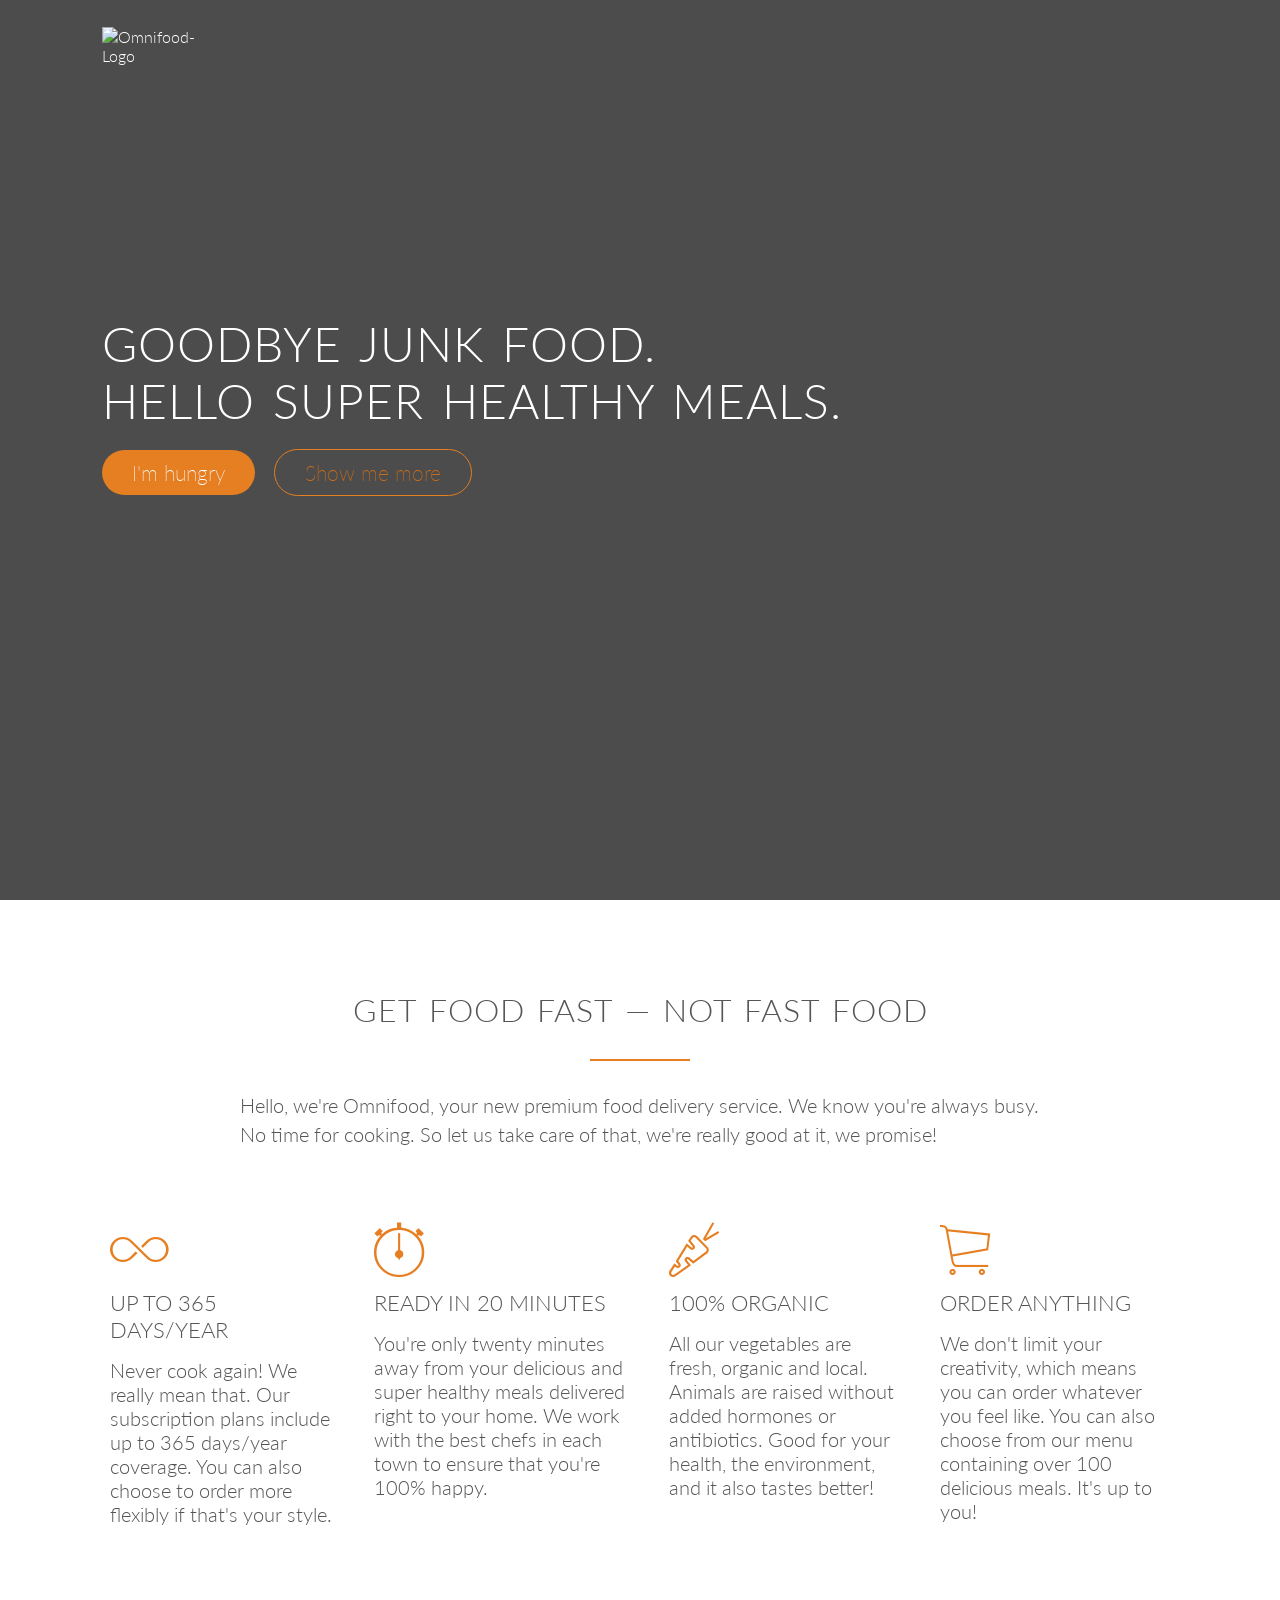
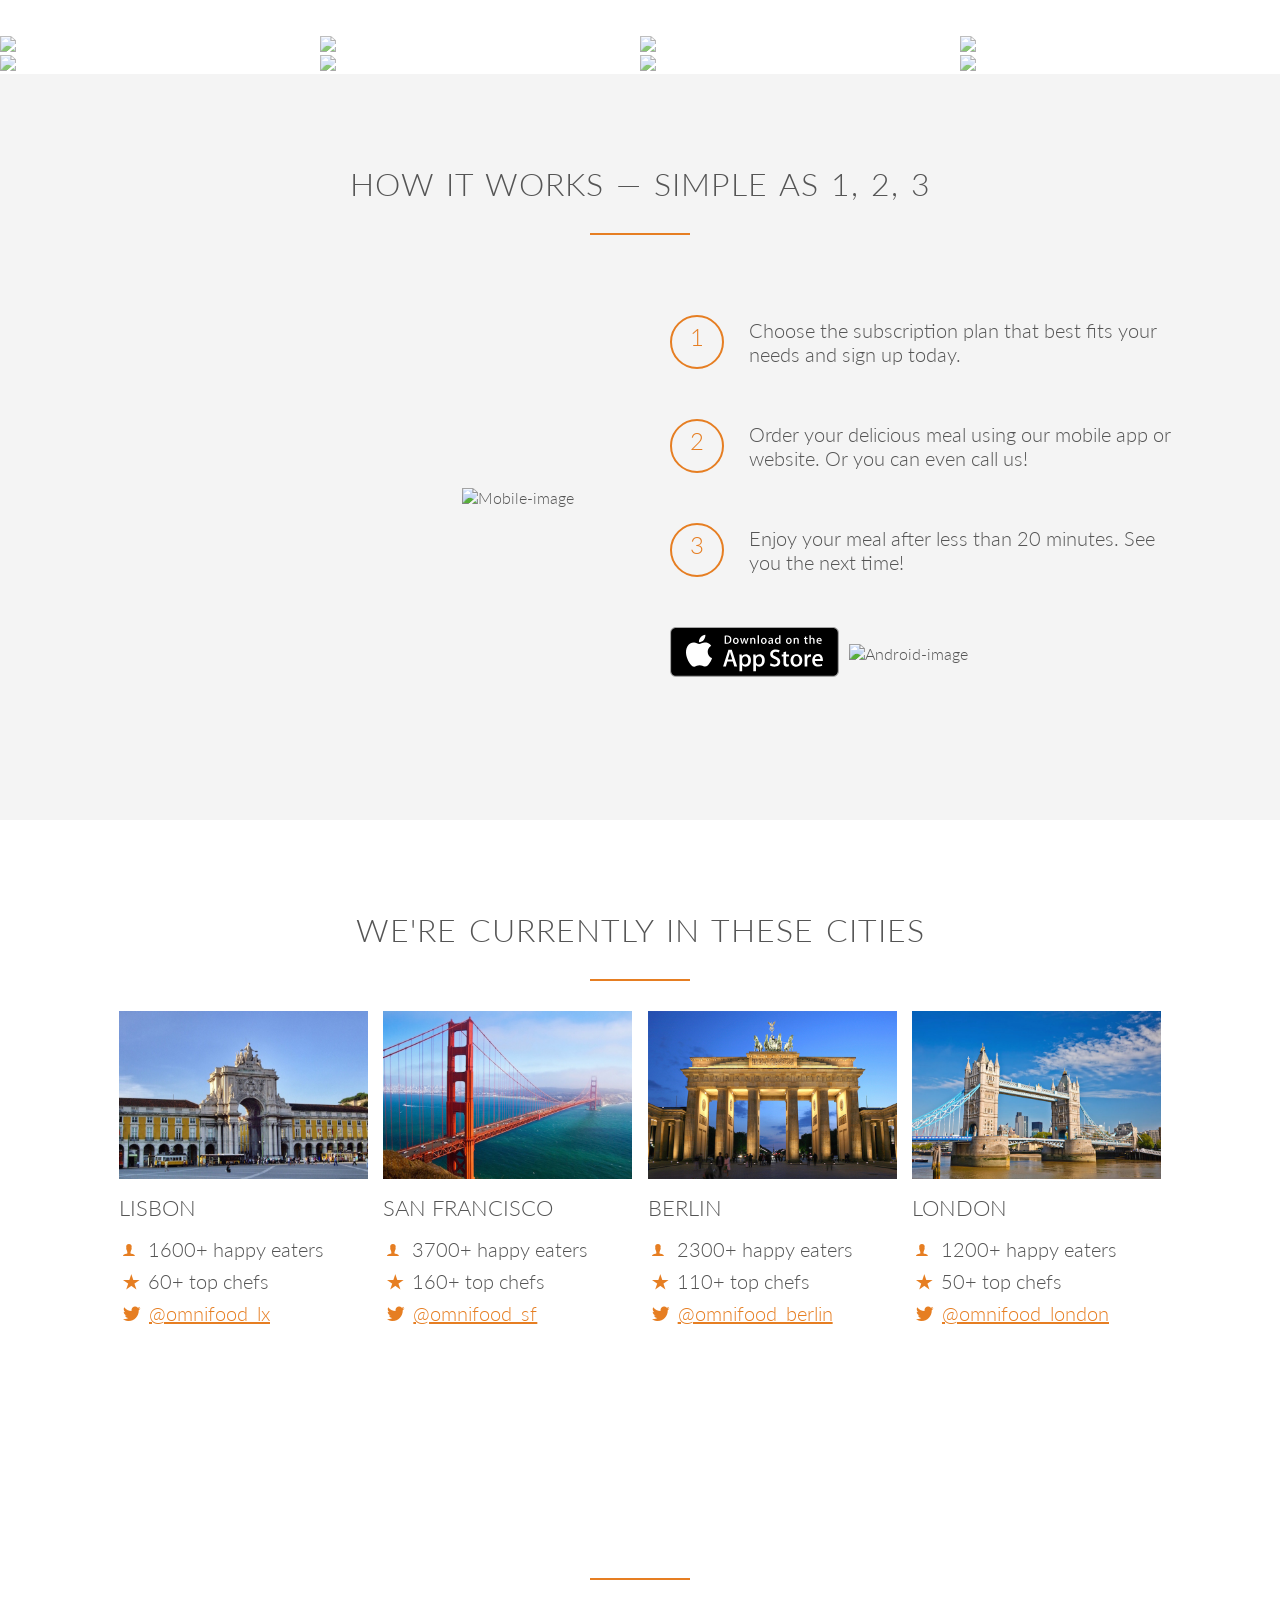
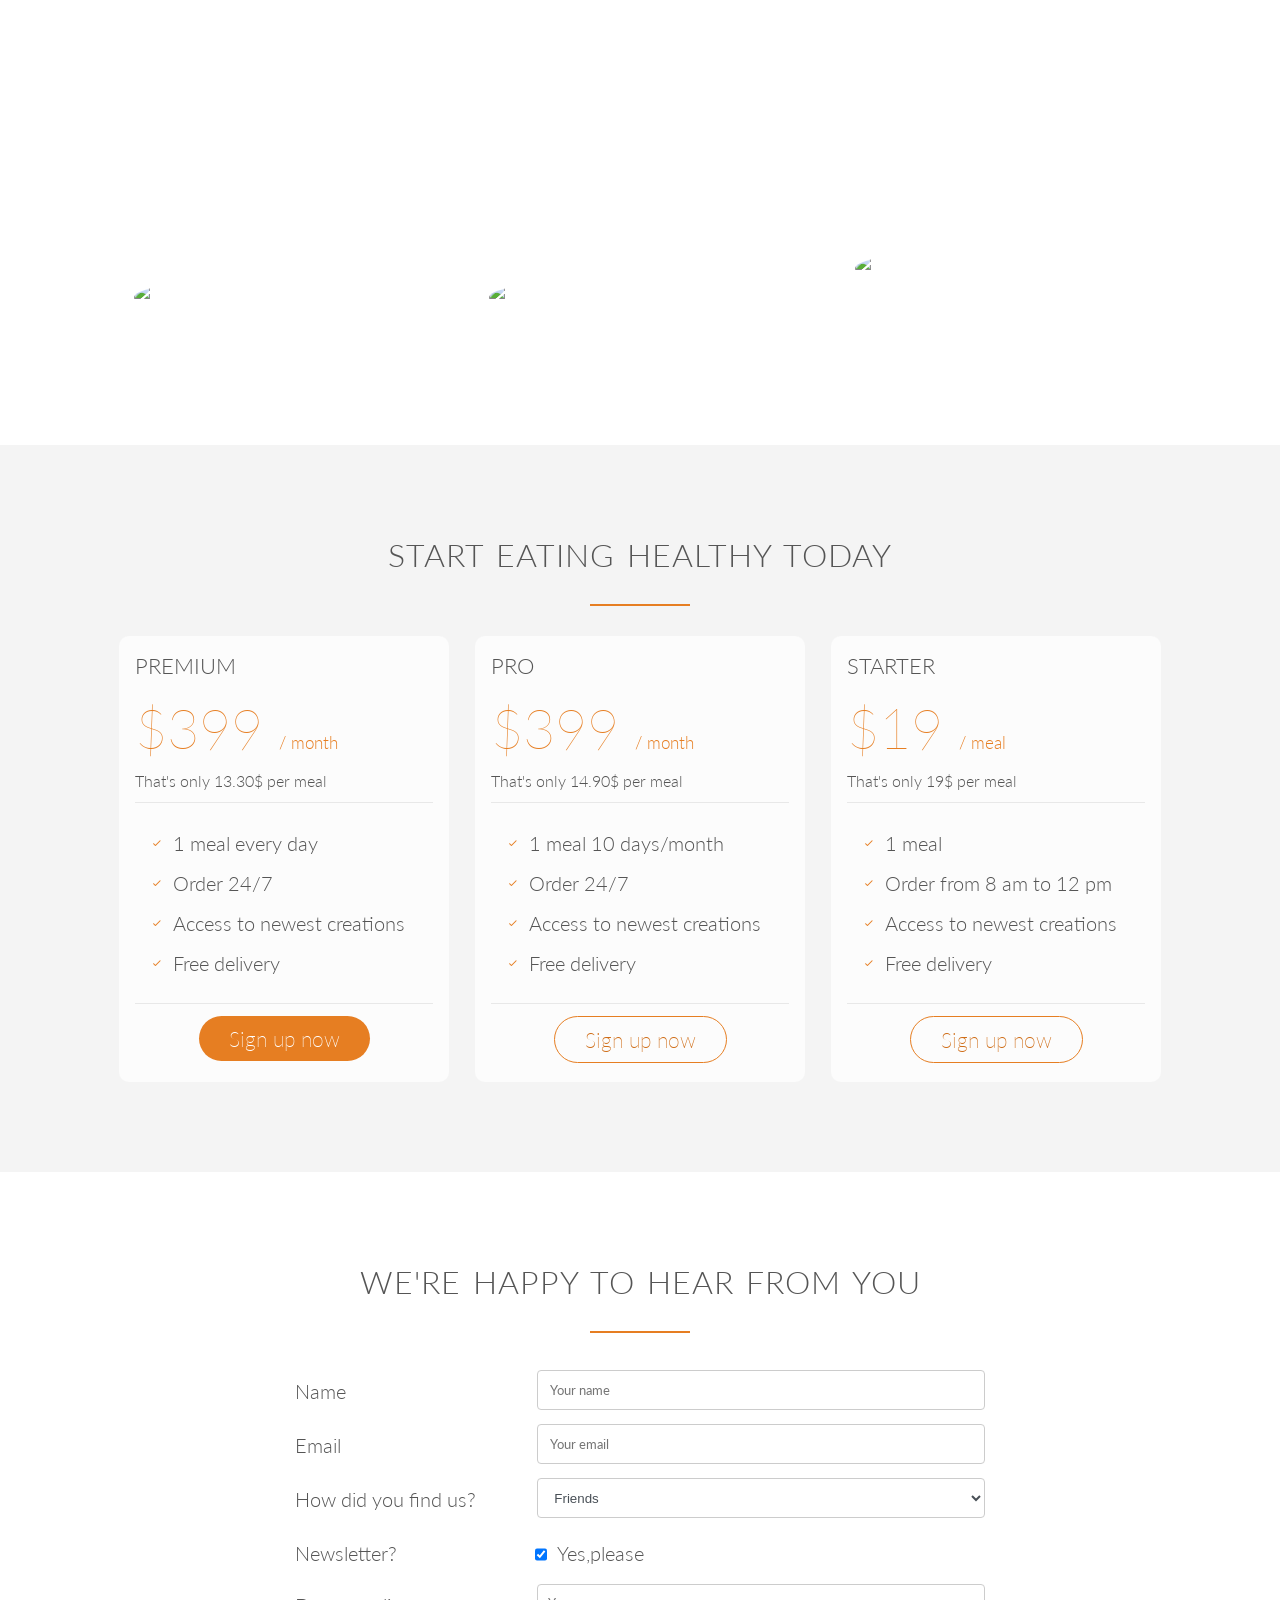
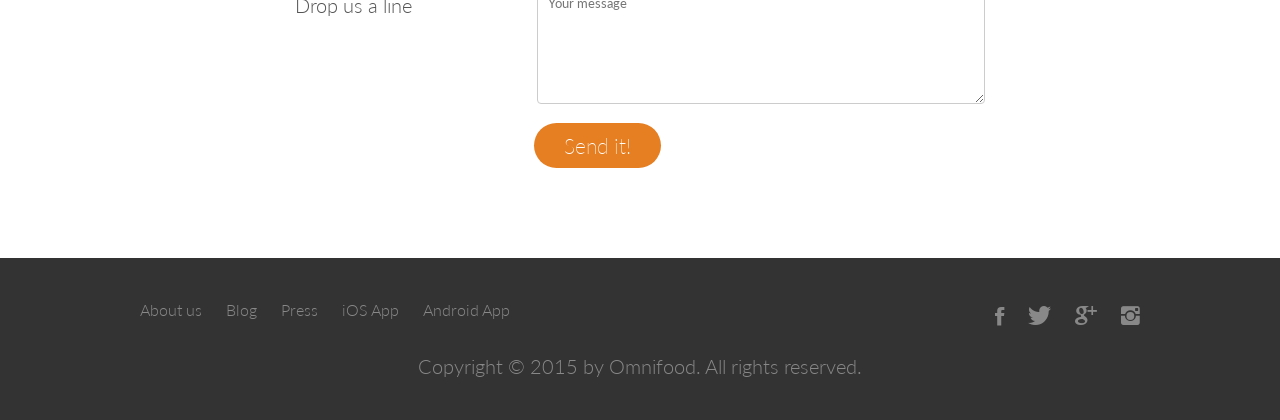
==== html/index.html @ e0b77a6e "Initial commit" ====
<!DOCTYPE html>
<html lang="en">

<head>
    <meta charset="UTF-8">
    <meta http-equiv="X-UA-Compatible" content="IE=edge">
    <meta name="viewport" content="width=device-width, initial-scale=1.0">
    <link rel="stylesheet" href="/css/styles.css">
    <link rel="stylesheet" href="/css/ionicons.min.css">
    <link href='http://fonts.googleapis.com/css?family=Lato:100,300,400,300italic' rel='stylesheet' type='text/css'>
    <title>Omnifood</title>
</head>

<body>
    <!-- Header  -->
    <header>
        <nav>
            <div class="logo">
                <img src="/images/logo-white.png" alt="Omnifood-Logo">
            </div>
            <ul>
                <li>FOOD DELIVERY</li>
                <li>HOW IT WORKS</li>
                <li>OUR CITIES</li>
                <li>SIGN UP</li>
            </ul>
        </nav>
        <div class="header-content">
            <h1>GOODBYE JUNK FOOD.
                <br>
                HELLO SUPER HEALTHY MEALS.
            </h1>
            <div class="header-buttons">
                <button class="btn small">I'm hungry</button>
                <button class="btn big">Show me more</button>
            </div>
        </div>
    </header>

    <!-- Feartures Section  -->
    <section class="features-section">

        <div class="features-content">
            <h2>GET FOOD FAST — NOT FAST FOOD
            </h2>
            <p>Hello, we're Omnifood, your new premium food delivery service. We know you're always busy. No time
                for cooking. So let us take care of that, we're really good at it, we promise!
            </p>
        </div>

        <div class="features">
            <div class="box1">
                <i class="ion-ios-infinite-outline icon-big"></i>
                <h3>UP TO 365 DAYS/YEAR
                </h3>
                <p>Never cook again! We really mean that. Our subscription plans include up to 365 days/year coverage.
                    You can also choose to order more flexibly if that's your style.
                </p>
            </div>
            <div class="box2">
                <i class="ion-ios-stopwatch-outline icon-big"></i>
                <h3>READY IN 20 MINUTES</h3>
                <p>You're only twenty minutes away from your delicious and super healthy meals delivered right to your
                    home. We work with the best chefs in each town to ensure that you're 100% happy.
                </p>
            </div>
            <div class="box3">
                <i class="ion-ios-nutrition-outline icon-big"></i>
                <h3>100% ORGANIC
                </h3>
                <p>All our vegetables are fresh, organic and local. Animals are raised without added hormones or
                    antibiotics. Good for your health, the environment, and it also tastes better!</p>
            </div>
            <div class="box4">
                <i class="ion-ios-cart-outline icon-big"></i>
                <h3>ORDER ANYTHING
                </h3>
                <p>We don't limit your creativity, which means you can order whatever you feel like. You can also choose
                    from our menu containing over 100 delicious meals. It's up to you!
                </p>
            </div>
        </div>
    </section>

    <!-- image section  -->
    <section class="image-section">

        <div class="images-div">
            <img src="/images/1.jpg" alt="image-1">
        </div>

        <div class="images-div">
            <img src="/images/2.jpg" alt="image-2">
        </div>

        <div class="images-div">
            <img src="/images/3.jpg" alt="image-3">
        </div>

        <div class="images-div">
            <img src="/images/4.jpg" alt="image-4">
        </div>

        <div class="images-div">
            <img src="/images/5.jpg" alt="image-5">
        </div>

        <div class="images-div">
            <img src="/images/6.jpg" alt="image-6">
        </div>

        <div class="images-div">
            <img src="/images/7.jpg" alt="image-7">
        </div>

        <div class="images-div">
            <img src="/images/8.jpg" alt="image-8">
        </div>

    </section>

    <!-- howItWorks section  -->
    <section class="how-it-works-section">
        <h2>HOW IT WORKS — SIMPLE AS 1, 2, 3
        </h2>


        <div class="parent-container">

            <div class="mobile-image">
                <img src="/images/app-iPhone.png" alt="Mobile-image">
            </div>

            <div class="box-container">
                <div class="box">
                    <div class="bullets">
                        <p>1</p>
                    </div>
                    <div class="paragraphs">
                        <p>Choose the subscription plan that best fits your needs and sign up today.
                        </p>
                    </div>
                </div>
                <div class="box">
                    <div class="bullets">
                        <p>2</p>
                    </div>
                    <div class="paragraphs">
                        <p>Order your delicious meal using our mobile app or website. Or you can even call us!
                        </p>
                    </div>
                </div>
                <div class="box">
                    <div class="bullets">
                        <p>3</p>
                    </div>
                    <div class="paragraphs">
                        <p>Enjoy your meal after less than 20 minutes. See you the next time!
                        </p>
                    </div>
                </div>
                <div class="box">
                    <div>
                        <img class="app-images" src="/images/download-app.svg" alt="Apple-image">
                    </div>
                    <div>
                        <img class="app-images" src="/images/download-app-android.png" alt="Android-image">
                    </div>
                </div>
            </div>
        </div>
    </section>

    <!-- howItWorks section  -->
    <section class="cities-section">
        <h2>WE'RE CURRENTLY IN THESE CITIES
        </h2>

        <div class="citites-container">


            <div class="feature-box">
                <img src="/images/lisbon-3.jpg" alt="LISBON">
                <h3>LISBON</h3>
                <div class="features-innerbox">
                    <div><i class="ion-ios-person icon-small"></i></div>
                    <div>
                        <p class="first-passage">1600+ happy eaters</p>
                    </div>
                </div>
                <div class="features-innerbox">
                    <div><i class="ion-ios-star icon-small"></i></div>
                    <div>
                        <p>60+ top chefs</p>
                    </div>
                </div>
                <div class="features-innerbox">
                    <div><i class="ion-social-twitter icon-small"></i></div>
                    <div>
                        <p><a href="#">@omnifood_lx</a></p>
                    </div>
                </div>
            </div>



            <div class="feature-box">
                <img src="/images/san-francisco.jpg" alt="SAN FRANCISCO">
                <h3>SAN FRANCISCO</h3>
                <div class="features-innerbox">
                    <div><i class="ion-ios-person icon-small"></i></div>
                    <div>
                        <p class="first-passage">3700+ happy eaters</p>
                    </div>
                </div>
                <div class=" features-innerbox">
                    <div><i class="ion-ios-star icon-small"></i></div>
                    <div>
                        <p>160+ top chefs</p>
                    </div>
                </div>
                <div class="features-innerbox">
                    <div><i class="ion-social-twitter icon-small"></i></div>
                    <div>
                        <p><a href="#">@omnifood_sf</a></p>
                    </div>
                </div>
            </div>


            <div class="feature-box">
                <img src="/images/berlin.jpg" alt="BERLIN">
                <h3>BERLIN</h3>
                <div class="features-innerbox">
                    <div><i class="ion-ios-person icon-small"></i></div>
                    <div>
                        <p class="first-passage">2300+ happy eaters</p>
                    </div>
                </div>
                <div class="features-innerbox">
                    <div><i class="ion-ios-star icon-small"></i></div>
                    <div>
                        <p>110+ top chefs</p>
                    </div>
                </div>
                <div class="features-innerbox">
                    <div><i class="ion-social-twitter icon-small"></i></div>
                    <div>
                        <p><a href="#">@omnifood_berlin</a></p>
                    </div>
                </div>
            </div>


            <div class="feature-box">
                <img src="/images/london.jpg" alt="LONDON">
                <h3>LONDON</h3>
                <div class="features-innerbox">
                    <div><i class="ion-ios-person icon-small"></i></div>
                    <div>
                        <p class="first-passage">1200+ happy eaters</p>
                    </div>
                </div>
                <div class="features-innerbox">
                    <div><i class="ion-ios-star icon-small"></i></div>
                    <div>
                        <p>50+ top chefs</p>
                    </div>
                </div>
                <div class="features-innerbox">
                    <div><i class="ion-social-twitter icon-small"></i></div>
                    <div>
                        <p><a href="#">@omnifood_london</a></p>
                    </div>
                </div>
            </div>

        </div><!-- container div-->
    </section>

    <!-- Testimonials Section -->
    <section class="Testimonials-section">
        <h2>OUR CUSTOMERS CAN'T LIVE WITHOUT US
        </h2>
        <div class="testimonials-container">
            <blockquote>
                Omnifood is just awesome! I just launched a startup which leaves me with no time for cooking, so
                Omnifood is
                a life-saver. Now that I got used to it, I couldn't live without my daily meals!
                <cite><img src="/images/customer-1.jpg" alt="Customer 1 photo">Alberto Duncan</cite>
            </blockquote>
            <blockquote>
                Inexpensive, healthy and great-tasting meals, delivered right to my home. We have lots of food delivery
                here
                in Lisbon, but no one comes even close to Omifood. Me and my family are so in love!
                <cite><img src="/images/customer-2.jpg" alt="Customer 2 photo">Joana Silva</cite>
            </blockquote>
            <blockquote>
                I was looking for a quick and easy food delivery service in San Franciso. I tried a lot of them and
                ended up
                with Omnifood. Best food delivery service in the Bay Area. Keep up the great work!
                <cite><img src="/images/customer-3.jpg" alt="Customer 3 photo">Milton Chapman</cite>
            </blockquote>
        </div>
    </section>

    <!-- Pricing Section  -->
    <section class="Pricing-section">
        <h2>START EATING HEALTHY TODAY
        </h2>

        <div class="Pricing-Container">
            <!-- Premium Pricing -->
            <div class="Premium-pricing">
                <h3>PREMIUM</h3>
                <p class="plan-price">$399 <span>/ month</span></p>
                <p class="plan-price-meal">That's only 13.30$ per meal</p>
                <div class="Pricing-innerbox">
                    <div class="Pricing-innerbox-box">
                        <div><i class="ion-ios-checkmark-empty icon-small"></i></i></div>
                        <div>
                            <p>1 meal every day</p>
                        </div>
                    </div>
                    <div class="Pricing-innerbox-box">
                        <div><i class="ion-ios-checkmark-empty icon-small"></i></i></div>
                        <div>
                            <p>Order 24/7</p>
                        </div>
                    </div>
                    <div class="Pricing-innerbox-box">
                        <div><i class="ion-ios-checkmark-empty icon-small"></i></i></div>
                        <div>
                            <p>Access to newest creations
                            </p>
                        </div>
                    </div>
                    <div class="Pricing-innerbox-box">
                        <div><i class="ion-ios-checkmark-empty icon-small"></i></i></div>
                        <div>
                            <p>Free delivery
                            </p>
                        </div>
                    </div>
                </div>
                <button class="btn small">Sign up now</button>
            </div>

            <!-- Pro Pricing -->
            <div class="pro-pricing">
                <h3>PRO</h3>
                <p class="plan-price">$399 <span>/ month</span></p>
                <p class="plan-price-meal">That's only 14.90$ per meal</p>
                <div class="Pricing-innerbox">
                    <div class="Pricing-innerbox-box">
                        <div><i class="ion-ios-checkmark-empty icon-small"></i></i></div>
                        <div>
                            <p>1 meal 10 days/month</p>
                        </div>
                    </div>
                    <div class="Pricing-innerbox-box">
                        <div><i class="ion-ios-checkmark-empty icon-small"></i></i></div>
                        <div>
                            <p>Order 24/7</p>
                        </div>
                    </div>
                    <div class="Pricing-innerbox-box">
                        <div><i class="ion-ios-checkmark-empty icon-small"></i></i></div>
                        <div>
                            <p>Access to newest creations
                            </p>
                        </div>
                    </div>
                    <div class="Pricing-innerbox-box">
                        <div><i class="ion-ios-checkmark-empty icon-small"></i></i></div>
                        <div>
                            <p>Free delivery
                            </p>
                        </div>
                    </div>
                </div>
                <button class="btn big">Sign up now</button>
            </div>

            <!-- Starter Pricing -->
            <div class="starter-pricing">
                <h3>STARTER</h3>
                <p class="plan-price">$19 <span>/ meal</span></p>
                <p class="plan-price-meal">That's only 19$ per meal</p>
                <div class="Pricing-innerbox">
                    <div class="Pricing-innerbox-box">
                        <div><i class="ion-ios-checkmark-empty icon-small"></i></i></div>
                        <div>
                            <p>1 meal</p>
                        </div>
                    </div>
                    <div class="Pricing-innerbox-box">
                        <div><i class="ion-ios-checkmark-empty icon-small"></i></i></div>
                        <div>
                            <p>Order from 8 am to 12 pm</p>
                        </div>
                    </div>
                    <div class="Pricing-innerbox-box">
                        <div><i class="ion-ios-checkmark-empty icon-small"></i></i></div>
                        <div>
                            <p>Access to newest creations
                            </p>
                        </div>
                    </div>
                    <div class="Pricing-innerbox-box">
                        <div><i class="ion-ios-checkmark-empty icon-small"></i></i></div>
                        <div>
                            <p>Free delivery
                            </p>
                        </div>
                    </div>
                </div>
                <button class="btn big">Sign up now</button>
            </div>
        </div>
    </section>

    <section class="Contact-section">
        <h2>WE'RE HAPPY TO HEAR FROM YOU
        </h2>
        <form class="contact-form">
            <div class="form-group">
                <label for="name" id="name-label">Name</label>
                <input type="name" id="name" class="form-control" placeholder="Your name" required>
            </div>
            <div class="form-group">
                <label for="email" id="email-label">Email</label>
                <input type="email" id="email" class="form-control" placeholder="Your email" required>
            </div>
            <div class="form-group">
                <label id="dropdown-label">How did you find us?</label>
                <select name="find-us" id="dropdown" class="form-control">
                    <option value="Friedns">Friends</option>
                    <option value="SearchEngine">Search engine</option>
                    <option value="Advertisement">Advertisement</option>
                    <option value="other">other</option>
                </select>
            </div>
            <div class="form-group Newsletter">
                <label>Newsletter?
                </label>
                <label class="Yes-please">
                    <input type="checkbox" name="newsletter" value="Yes" checked>Yes,please
                </label>
            </div>
            <div class="form-group">
                <label>Drop us a line
                </label>
                <textarea name="comments" id="comments" class="form-control" placeholder="Your message"></textarea>
            </div>
            <div class="contact-btn">
                <button class="small btn contact-btn" id="submit">Send it!</button>
            </div>
        </form>
    </section>

    <section class="footer-section">
        <footer>
            <ul class="footer-nav">
                <li><a href="#">About us</a></li>
                <li><a href="#">Blog</a></li>
                <li><a href="#">Press</a></li>
                <li><a href="#">iOS App</a></li>
                <li><a href="#">Android App</a></li>
            </ul>
            <ul class="social-links">
                <li><a href="#"><i class="ion-social-facebook"></i></a></li>
                <li><a href="#"><i class="ion-social-twitter"></i></a></li>
                <li><a href="#"><i class="ion-social-googleplus"></i></a></li>
                <li><a href="#"><i class="ion-social-instagram"></i></a></li>
            </ul>
        </footer>
        <p class="footer-description">
            Copyright &copy; 2015 by Omnifood. All rights reserved.
        </p>
    </section>


</body>

</html>
---- css/styles.css ----
* {
  margin: 0;
  padding: 0;
  box-sizing: border-box;
}

html,
body {
  font-weight: 300;
  font-size: 1rem;
}

body,
input,
textarea,
button {
  font-family: "Lato", "Arial", sans-serif;
  color: white;
}

/* Global Styling */

/****************/
/***Headings***/
/************/
h1,
h2,
h3 {
  font-weight: 300;
  text-transform: uppercase;
}

h1 {
  margin-top: 0;
  margin-bottom: 20px;
  font-size: 3rem;
  word-spacing: 4px;
  letter-spacing: 1px;
}

h2 {
  color: #555555;
  font-size: 2rem;
  word-spacing: 2px;
  text-align: center;
  margin-bottom: 30px;
  letter-spacing: 1px;
}

h3 {
  font-size: 1.4rem;
  margin-bottom: 15px;
}

@media (max-width: 700px) {
  h1 {
    margin-bottom: 10px;
    font-size: 2rem;
    word-spacing: 1px;
  }
  h2 {
    font-size: 1.4rem;
  }
}

/****************/
/***Paragraphs***/
/************/
p,
blockquote {
  font-size: 1.25rem;
}

@media (max-width: 800px) {
  p,
  blockquote {
    font-size: 1rem;
  }
}

/****************/
/***Icons***/
/************/
i {
  font-size: 4.2rem;
  color: #e67e22;
}

/****************/
/***Buttons***/
/************/
.btn {
  font-weight: 200;
  font-size: 21px;
  border-radius: 200px;
  padding: 10px 30px;
}

.small {
  background-color: #e67e22;
  border: none;
  color: #fff;
}

.small:hover {
  background-color: #cf6d17;
  cursor: pointer;
}

.big {
  background-color: Transparent;
  border: 1px solid #e67e22;
  color: #cf6d17;
  margin-left: 15px;
}

.big:hover {
  background-color: #cf6d17;
  color: white;
  cursor: pointer;
}

@media (max-width: 700px) {
  .big {
    margin-left: 7px;
  }
  .btn {
    font-size: 15px;
    border-radius: 200px;
    padding: 9px 24px;
  }
}

/************/
/***Header***/
/************/
header::before {
  content: "";
  position: fixed;
  top: 0;
  left: 0;
  height: 100%;
  width: 100%;
  z-index: -1;
  background-image: linear-gradient(rgba(0, 0, 0, 0.7), rgba(0, 0, 0, 0.7)),
    url(images/hero-min.jpg);
  background-size: cover;
  background-repeat: no-repeat;
  background-position: center;
}

header {
  height: 100vh;
}

nav {
  display: flex;
  justify-content: space-between;
  align-items: center;
  padding-top: 22px;
}

.logo img {
  width: 95px;
  height: 95px;
  position: absolute;
  top: 3%;
  left: 8%;
}

nav ul {
  display: flex;
  list-style: none;
  justify-content: center;
  /* margin-right: 80px; */
  margin-top: 15px;
}

nav li {
  font-size: 1.2rem;
  padding: 0.9em;
}

.header-content {
  position: absolute;
  top: 35%;
  left: 8%;
}

@media (max-width: 1300px) {
  nav ul {
    display: none;
  }
  nav ul {
    margin-right: 0px;
  }
}

/****************/
/***Features Section***/
/************/
.features-section {
  padding: 90px;
  background-color: white;
  color: #555555;
}

.features-content {
  max-width: 800px;
  margin: auto;
  margin-bottom: 40px;
}

h2:after {
  display: block;
  height: 2px;
  background-color: #e67e22;
  content: " ";
  width: 100px;
  margin: 0 auto;
  margin-top: 30px;
}

.features-content p {
  line-height: 145%;
  margin: auto;
}

.features {
  display: flex;
}

.features div {
  padding: 20px;
}

@media (max-width: 800px) {
  .features {
    flex-direction: column;
  }
  .features-section {
    padding: 20px;
  }
  .features-content {
    max-width: 800px;
    margin: auto;
    margin-bottom: 30px;
    text-align: center;
  }
}

/****************/
/***Image Section***/
/************/
.image-section {
  width: 100%;
  display: grid;
  grid-template-columns: 1fr 1fr 1fr 1fr;
}

.images-div img {
  width: 100%;
  height: 100%;
  opacity: 0.7;
}

.images-div img:hover {
  width: 100%;
  height: 100%;
  opacity: 1;
}

/****************/
/***How It works***/
/************/
.how-it-works-section {
  padding: 90px;
  background-color: #f4f4f4;
  color: #555555;
}

.mobile-image {
  margin-right: 116px;
}

.mobile-image img {
  width: 200px;
  height: 420px;
}

.parent-container {
  display: flex;
  align-items: center;
  justify-content: flex-end;
  margin-left: 100px;
}

.box-container {
  max-width: 500px;
}

.box {
  display: flex;
  align-items: center;
  margin: 50px 0px;
  margin-left: -20px;
}

.bullets p {
  color: #e67e22;
  font-size: 150%;
  height: 54px;
  width: 54px;
  border: 2px solid #e67e22;
  border-radius: 50%;
  text-align: center;
  margin-right: 25px;
  padding: 5px;
}

.app-images {
  height: 50px;
  width: auto;
  margin-right: 10px;
}

@media (max-width: 700px) {
  .how-it-works-section {
    padding: 20px;
  }
  .parent-container {
    flex-direction: column;
    margin-left: 20px;
  }
  .mobile-image {
    margin-right: 30px;
  }
  .mobile-image img {
    width: 150px;
    height: 300px;
  }
  .box {
    margin: 30px 0px;
  }
  .bullets p {
    font-size: 150%;
    height: 40px;
    width: 40px;
    border: 2px solid #e67e22;
    border-radius: 50%;
    text-align: center;
    margin-right: 10px;
    padding: 3px;
  }
  .app-images {
    height: 40px;
    width: auto;
    margin-right: 4px;
  }
}

/****************/
/***Cities Section***/
/************/
.cities-section {
  padding: 90px;
  background-color: white;
  color: #555555;
}

.citites-container img {
  width: 249px;
  height: 168px;
}

.citites-container {
  margin: 0px 29px;
  display: flex;
  justify-content: space-between;
}

.icon-small {
  color: #e67e22;
  font-size: 120%;
}

.features-innerbox {
  display: flex;
  align-items: center;
  text-align: center;
}

.feature-box h3 {
  margin: 12px 0px;
}

.features-innerbox i {
  margin: 4px 4px;
}

.features-innerbox p {
  margin: 4px 4px;
}

.features-innerbox a {
  color: #e67e22;
}
.first-passage {
  padding: 0px 0px 0px 5px;
}

@media (max-width: 1100px) {
  .cities-section {
    padding: 20px;
  }
  .citites-container {
    margin: 0px 0px;
    display: flex;
    flex-direction: column;
    align-items: center;
  }
  .citites-container img {
    width: 600px;
    height: 400px;
  }
}
@media (max-width: 700px) {
  .citites-container img {
    width: 249px;
    height: 168px;
  }
}

/****************/
/***Testimonials section***/
/************/

.Testimonials-section {
  padding: 90px;
  color: white;
  background-image: linear-gradient(rgba(0, 0, 0, 0.8), rgba(0, 0, 0, 0.8)),
    url(/images/back-customers.jpg);
  background-size: cover;
  background-attachment: fixed;
}

.Testimonials-section h2 {
  color: white;
}

.testimonials-container {
  display: flex;
  margin: 10px;
}

cite img {
  width: 40px;
  height: 40px;
  border-radius: 50%;
  vertical-align: middle;
  margin: 12px;
}

cite {
  font-size: 90%;
  margin-top: 25px;
  display: block;
}

blockquote:before {
  content: "\201C";
  font-size: 500%;
  display: block;
  position: absolute;
  top: -5px;
  left: -5px;
}

blockquote {
  padding: 2%;
  font-style: italic;
  line-height: 145%;
  position: relative;
  margin-top: 40px;
}

@media (max-width: 932px) {
  .testimonials-container {
    flex-direction: column;
  }
  .Testimonials-section {
    padding: 20px;
  }
}

/****************/
/***Pricing section***/
/************/

.Pricing-section {
  padding: 90px;
  background-color: #f4f4f4;
  color: #555555;
}

.Pricing-Container {
  margin: 0px 29px;
  display: flex;
  justify-content: space-between;
}

.Pricing-Container button {
  display: block;
  margin: 12px auto 3px auto;
}

.Premium-pricing,
.pro-pricing,
.starter-pricing {
  padding: 16px;
  background-color: #fcfcfc;
  border-radius: 10px;
}

.Pricing-innerbox {
  display: flex;
  flex-direction: column;
  border-top: 1px solid #e8e8e8;
  border-bottom: 1px solid #e8e8e8;
  padding: 20px;
  padding-left: 18px;
}

.Pricing-innerbox p {
  margin-left: 12px;
}

.Pricing-innerbox-box {
  display: flex;
  padding: 8px;
  padding-left: 0px;
}

.plan-price {
  font-size: 350%;
  margin-bottom: 10px;
  font-weight: 100;
  color: #e67e22;
}

.plan-price span {
  font-size: 30%;
  font-weight: 300;
}

.plan-price-meal {
  font-size: 100%;
  margin-bottom: 12px;
}

@media (max-width: 700px) {
  .Pricing-section {
    padding: 20px;
  }
  .Pricing-Container {
    flex-direction: column;
    margin: 0px 0px;
  }
  .Premium-pricing,
  .pro-pricing,
  .starter-pricing {
    padding: 16px;
    background-color: #fcfcfc;
    border-radius: 10px;
    margin-bottom: 16px;
  }
  .Pricing-innerbox {
    padding: 10px;
  }
  .Pricing-innerbox-box {
    padding: 4px;
  }
}

/****************/
/***Contact section***/
/************/

.Contact-section {
  padding: 90px;
  background-color: white;
  color: #555555;
}

form {
  display: block;
  margin: auto;
  max-width: 690px;
}

.form-control {
  display: block;
  width: 65%;
  border: 1px solid #ccc;
  height: 2.5rem;
  padding: 0.4rem 0.8rem;
  color: #495057;
  background-color: #fff;
  border-radius: 0.25rem;
  margin-top: 7px;
  margin-bottom: 7px;
}

#comments {
  height: 120px;
  padding: 10px 10px;
}

input[type="checkbox"] {
  margin: 5px 10px 0 0;
  width: 12px;
  height: 13px;
}

.form-group {
  display: flex;
  align-items: flex-start;
  justify-content: space-between;
}

label {
  font-size: 20px;
  margin-top: 16px;
}

.Newsletter {
  display: flex;
  justify-content: stretch;
  margin-bottom: 12px;
}

.Yes-please {
  margin-left: 138px;
}

.contact-btn {
  display: flex;
  justify-content: center;
  margin-right: 43px;
  margin-top: 6px;
}

@media (max-width: 700px) {
  .Contact-section {
    padding: 20px;
  }
  .form-group {
    flex-direction: column;
    justify-content: center;
  }
  .Yes-please {
    margin-left: 0px;
  }
  .form-control {
    width: 100%;
  }
  .contact-btn {
    justify-content: flex-start;
    margin-right: 0px;
  }
}

/****************/
/***Footer section***/
/************/
.footer-section {
  background-color: #333333;
  padding: 30px 0px;
}

footer {
  max-width: 80%;
  margin: auto;
  display: flex;
  justify-content: space-between;
}

footer ul {
  display: flex;
  list-style: none;
}

footer ul li {
  margin: 12px;
}

footer a {
  text-decoration: none;
  color: #888;
}

.social-links i {
  font-size: 25px;
  color: #888;
}

.footer-description {
  color: #888;
  text-align: center;
  padding: 12px 0px;
  font-size: 20px;
}

@media (max-width: 700px) {
  footer {
    flex-direction: column;
    align-items: center;
  }
}
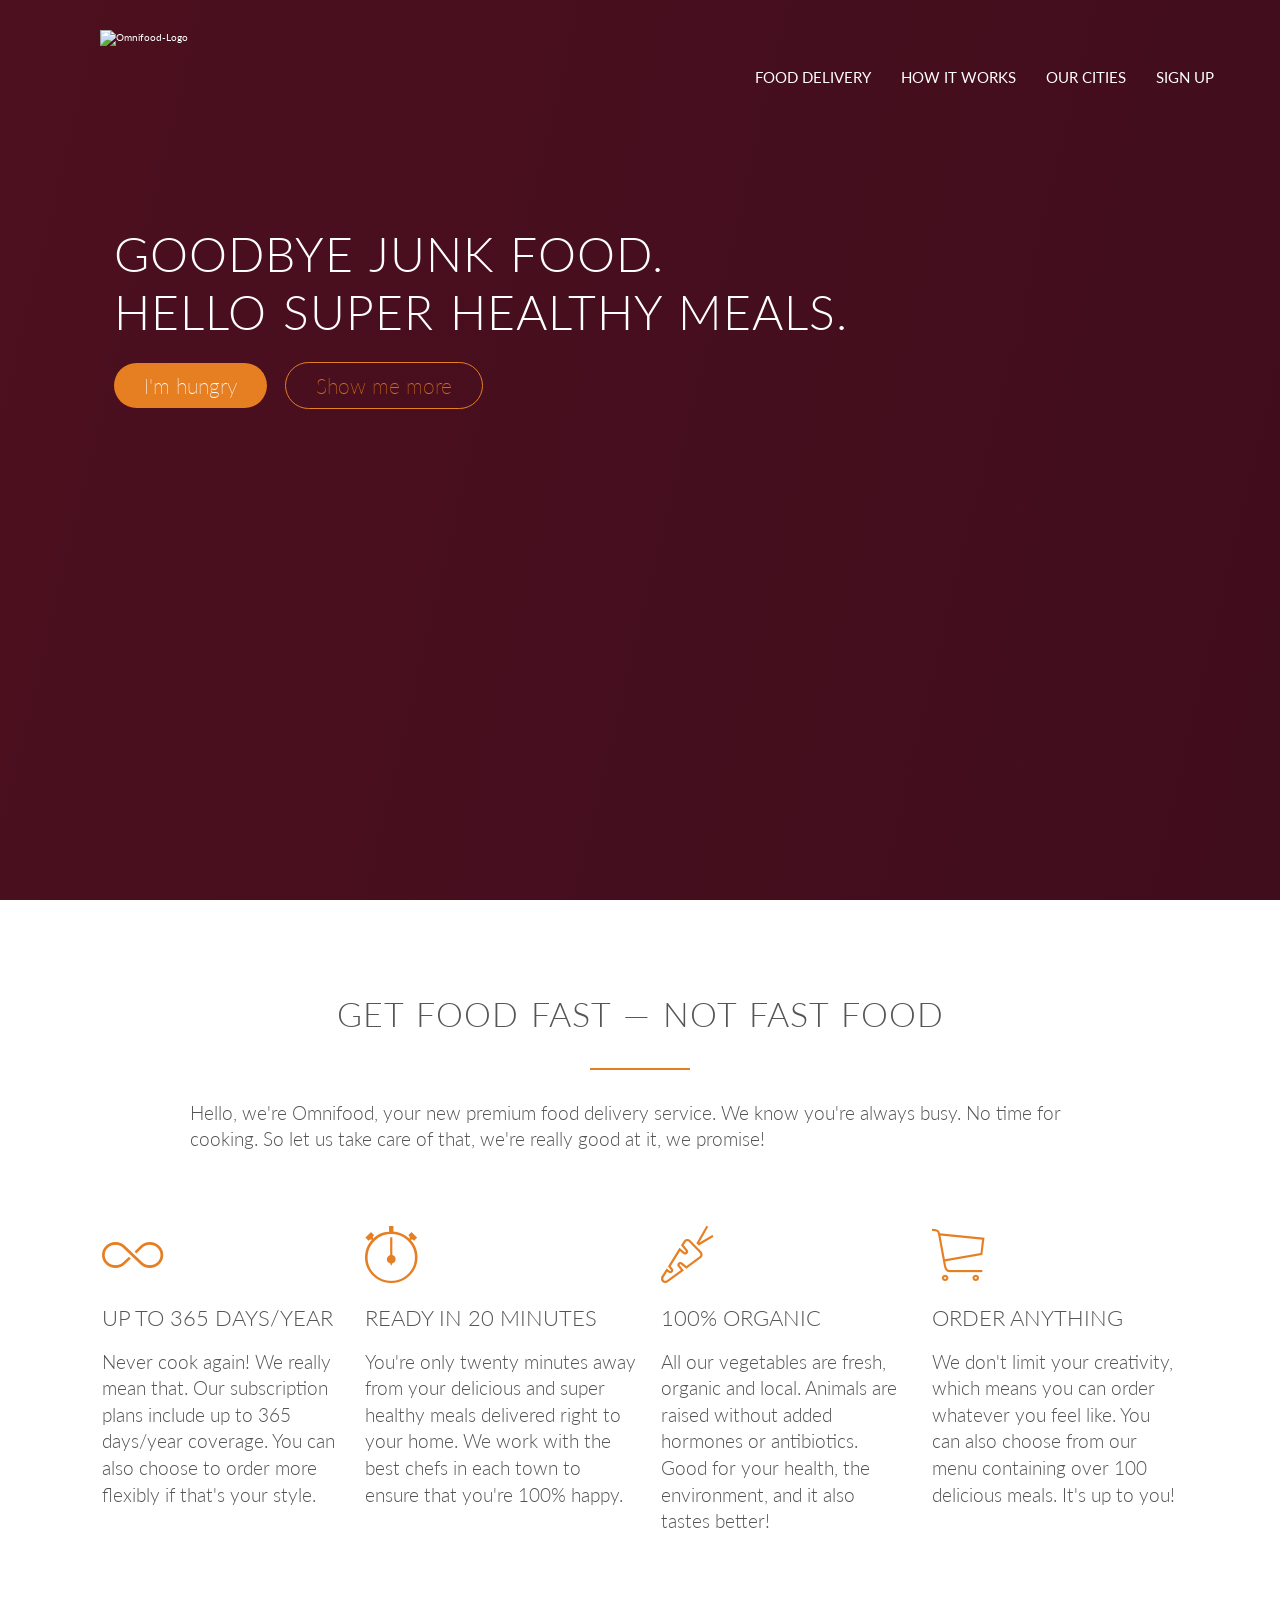
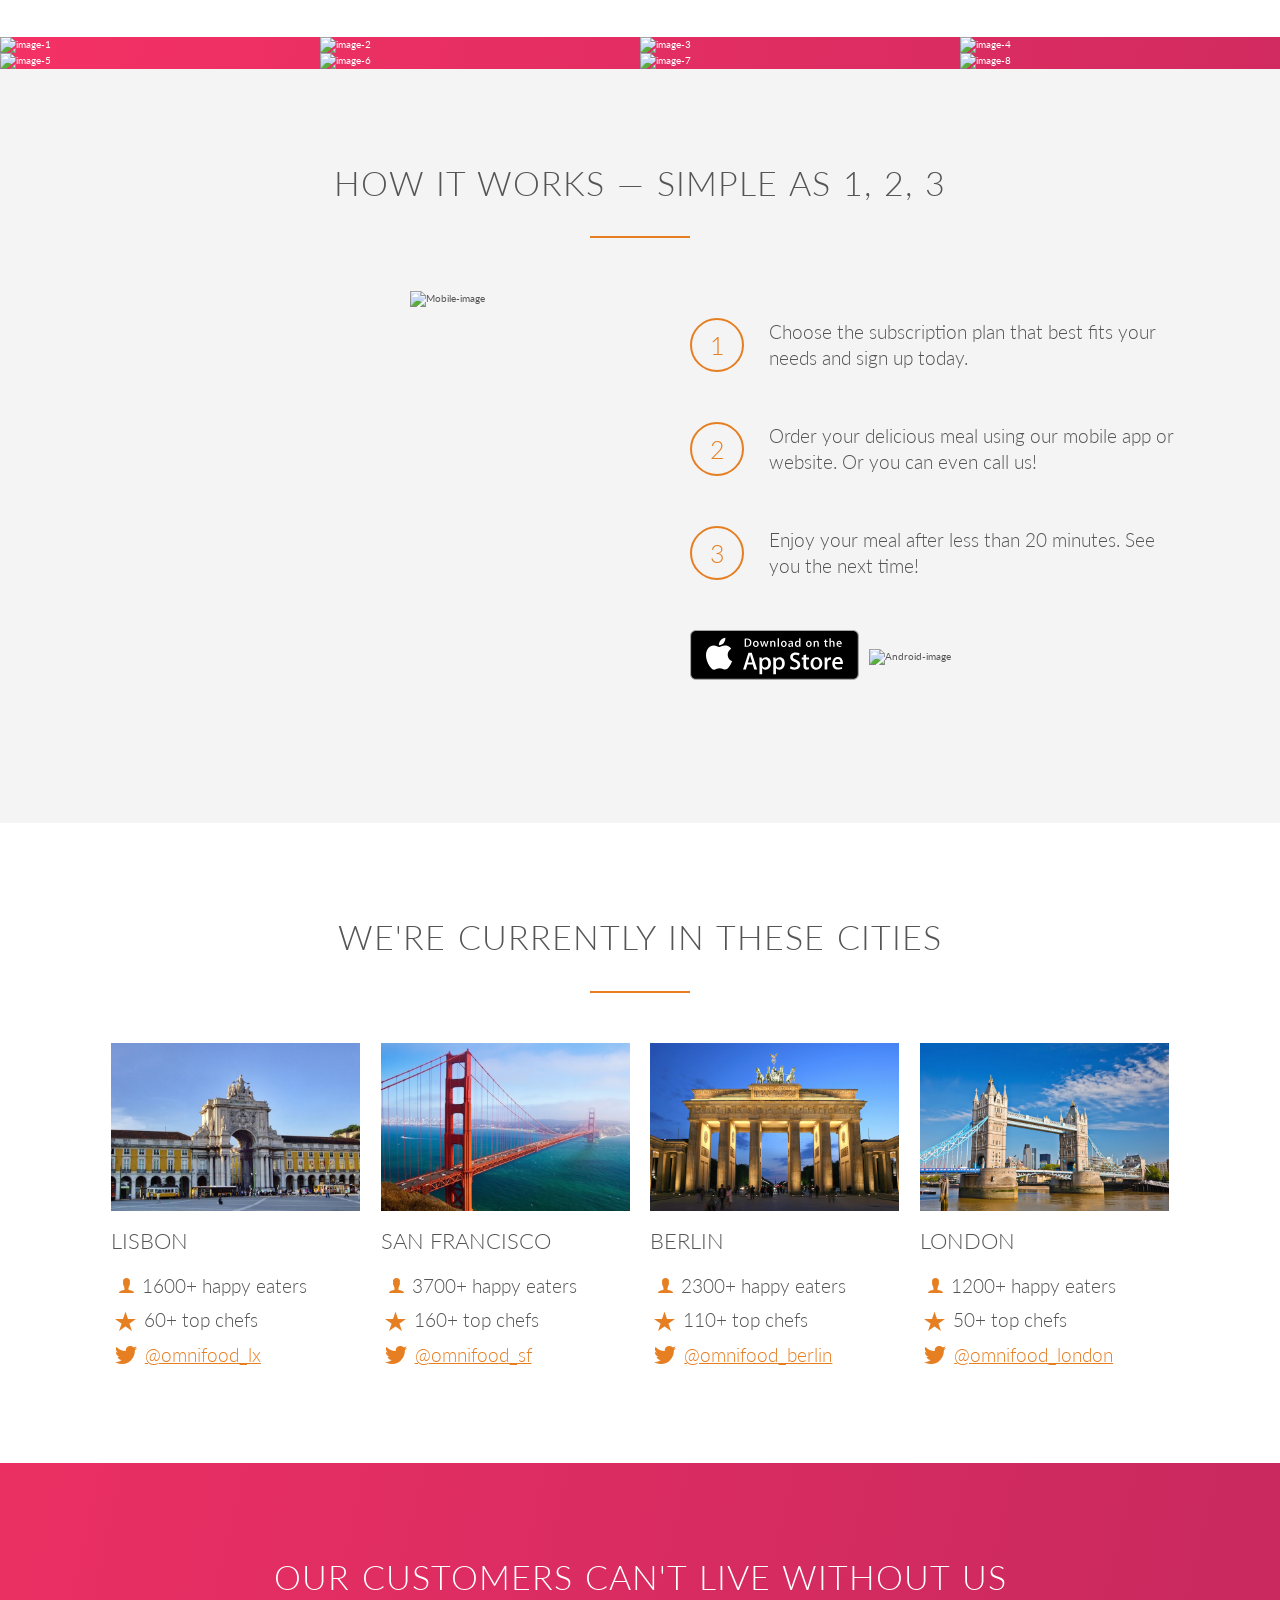
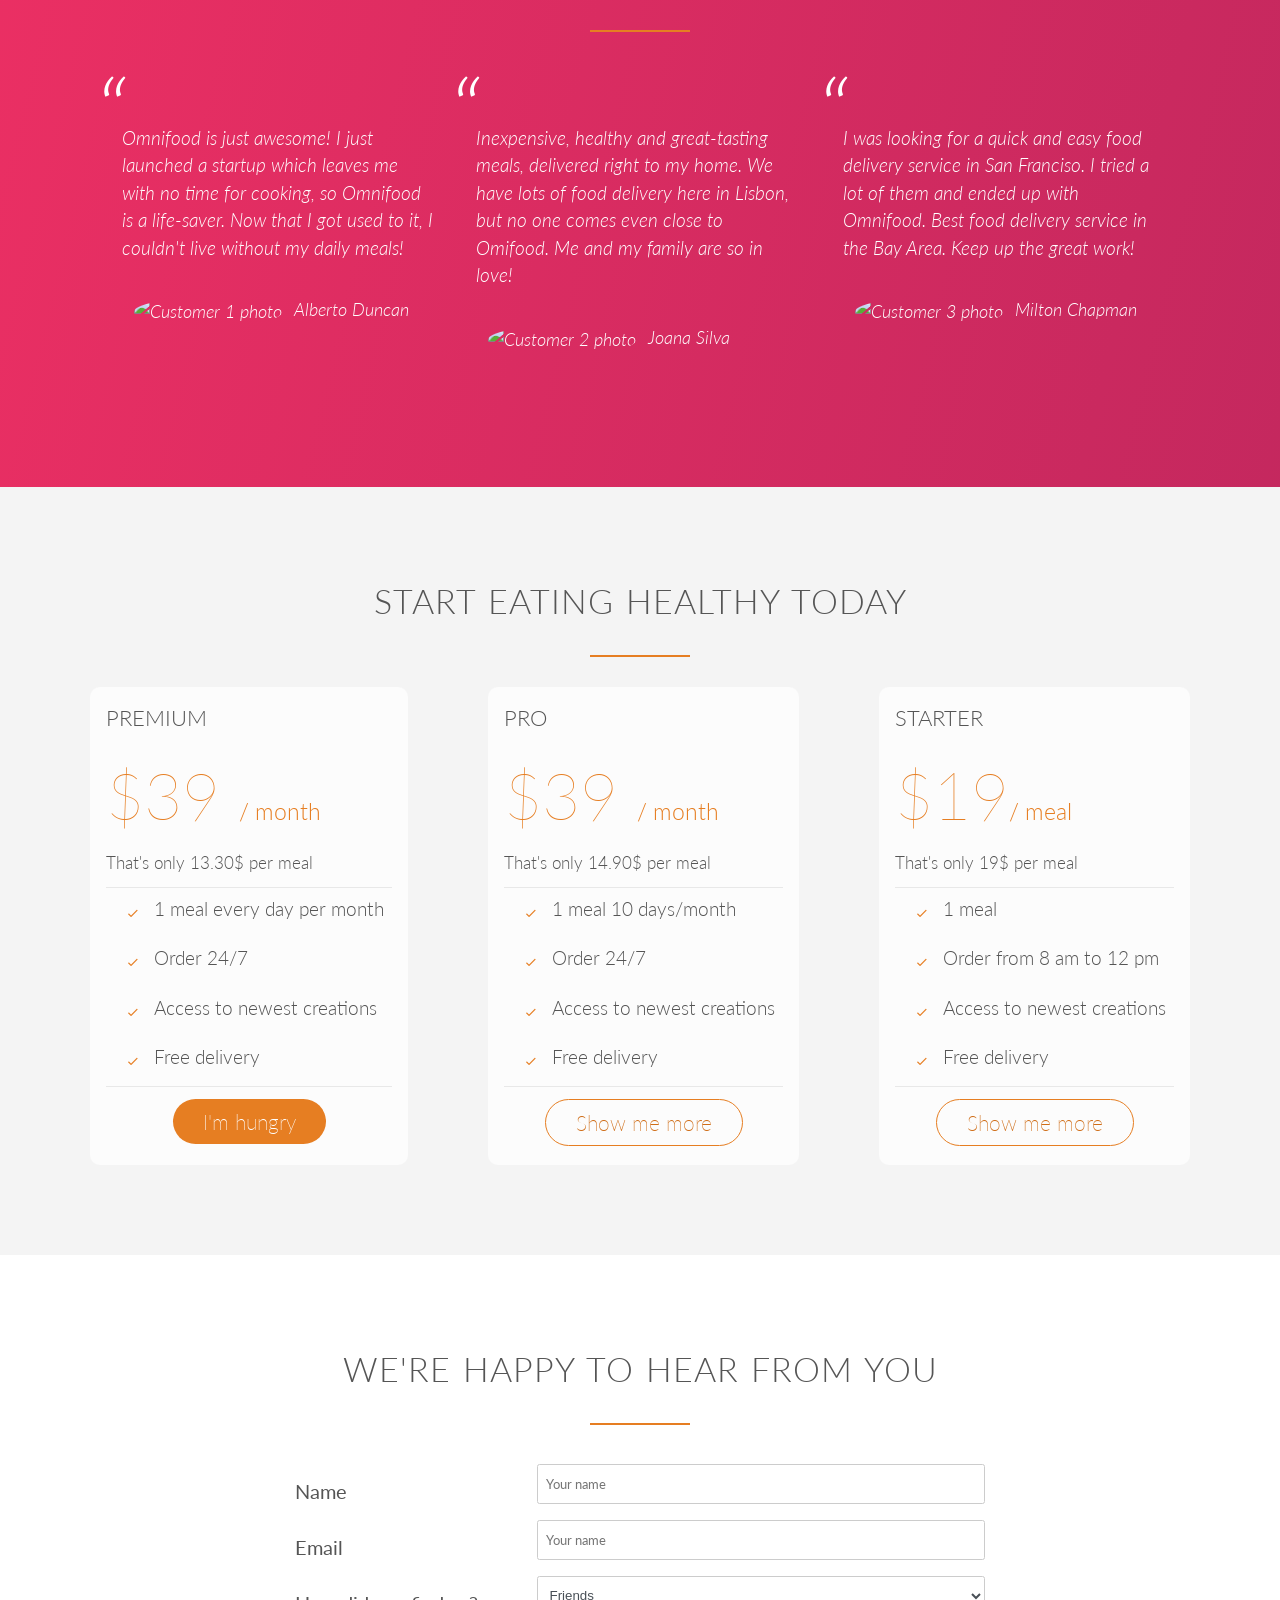
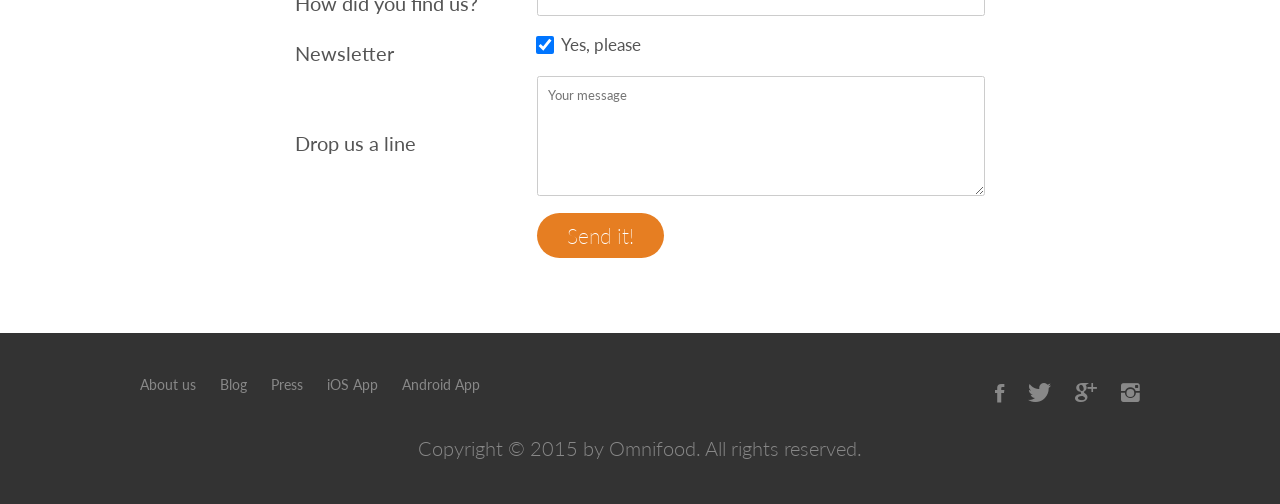
==== commit e27f8df0: "Modified using sass" ====
--- a/html/index.html
+++ b/html/index.html
@@ -13,43 +13,41 @@
 
 <body>
     <!-- Header  -->
-    <header>
-        <nav>
-            <div class="logo">
-                <img src="/images/logo-white.png" alt="Omnifood-Logo">
-            </div>
-            <ul>
-                <li>FOOD DELIVERY</li>
-                <li>HOW IT WORKS</li>
-                <li>OUR CITIES</li>
-                <li>SIGN UP</li>
+    <header class="header">
+        <nav class="topbar">
+            <img class="logo" src="/images/logo-white.png" alt="Omnifood-Logo">
+            <ul class="navigation">
+                <li class="navigation__item">FOOD DELIVERY</li>
+                <li class="navigation__item">HOW IT WORKS</li>
+                <li class="navigation__item">OUR CITIES</li>
+                <li class="navigation__item">SIGN UP</li>
             </ul>
         </nav>
-        <div class="header-content">
+        <div class="header__content">
             <h1>GOODBYE JUNK FOOD.
                 <br>
                 HELLO SUPER HEALTHY MEALS.
             </h1>
-            <div class="header-buttons">
-                <button class="btn small">I'm hungry</button>
-                <button class="btn big">Show me more</button>
+            <div class="header__btn">
+                <button class="btn btn__small">I'm hungry</button>
+                <button class="btn btn__big">Show me more</button>
             </div>
         </div>
     </header>
 
     <!-- Feartures Section  -->
-    <section class="features-section">
-
+    <section class="features-section white-section">
         <div class="features-content">
             <h2>GET FOOD FAST — NOT FAST FOOD
             </h2>
-            <p>Hello, we're Omnifood, your new premium food delivery service. We know you're always busy. No time
+            <p>Hello, we're Omnifood, your new premium food delivery service. We
+                know you're always busy. No time
                 for cooking. So let us take care of that, we're really good at it, we promise!
             </p>
         </div>
 
         <div class="features">
-            <div class="box1">
+            <div class="features__box">
                 <i class="ion-ios-infinite-outline icon-big"></i>
                 <h3>UP TO 365 DAYS/YEAR
                 </h3>
@@ -57,21 +55,21 @@
                     You can also choose to order more flexibly if that's your style.
                 </p>
             </div>
-            <div class="box2">
+            <div class="features__box">
                 <i class="ion-ios-stopwatch-outline icon-big"></i>
                 <h3>READY IN 20 MINUTES</h3>
                 <p>You're only twenty minutes away from your delicious and super healthy meals delivered right to your
                     home. We work with the best chefs in each town to ensure that you're 100% happy.
                 </p>
             </div>
-            <div class="box3">
+            <div class="features__box">
                 <i class="ion-ios-nutrition-outline icon-big"></i>
                 <h3>100% ORGANIC
                 </h3>
                 <p>All our vegetables are fresh, organic and local. Animals are raised without added hormones or
                     antibiotics. Good for your health, the environment, and it also tastes better!</p>
             </div>
-            <div class="box4">
+            <div class="features__box">
                 <i class="ion-ios-cart-outline icon-big"></i>
                 <h3>ORDER ANYTHING
                 </h3>
@@ -83,88 +81,63 @@
     </section>
 
     <!-- image section  -->
-    <section class="image-section">
-
-        <div class="images-div">
-            <img src="/images/1.jpg" alt="image-1">
-        </div>
-
-        <div class="images-div">
-            <img src="/images/2.jpg" alt="image-2">
-        </div>
-
-        <div class="images-div">
-            <img src="/images/3.jpg" alt="image-3">
-        </div>
-
-        <div class="images-div">
-            <img src="/images/4.jpg" alt="image-4">
-        </div>
-
-        <div class="images-div">
-            <img src="/images/5.jpg" alt="image-5">
-        </div>
-
-        <div class="images-div">
-            <img src="/images/6.jpg" alt="image-6">
-        </div>
-
-        <div class="images-div">
-            <img src="/images/7.jpg" alt="image-7">
-        </div>
-
-        <div class="images-div">
-            <img src="/images/8.jpg" alt="image-8">
-        </div>
-
+    <section class="gallery">
+        <img class="gallery__img" src="/images/1.jpg" alt="image-1">
+        <img class="gallery__img" src="/images/2.jpg" alt="image-2">
+        <img class="gallery__img" src="/images/3.jpg" alt="image-3">
+        <img class="gallery__img" src="/images/4.jpg" alt="image-4">
+        <img class="gallery__img" src="/images/5.jpg" alt="image-5">
+        <img class="gallery__img" src="/images/6.jpg" alt="image-6">
+        <img class="gallery__img" src="/images/7.jpg" alt="image-7">
+        <img class="gallery__img" src="/images/8.jpg" alt="image-8">
     </section>
 
     <!-- howItWorks section  -->
-    <section class="how-it-works-section">
+    <section class="how-it-works-section grey-section">
         <h2>HOW IT WORKS — SIMPLE AS 1, 2, 3
         </h2>
 
-
-        <div class="parent-container">
-
-            <div class="mobile-image">
-                <img src="/images/app-iPhone.png" alt="Mobile-image">
-            </div>
-
-            <div class="box-container">
-                <div class="box">
-                    <div class="bullets">
-                        <p>1</p>
-                    </div>
-                    <div class="paragraphs">
-                        <p>Choose the subscription plan that best fits your needs and sign up today.
+        <div class="parent-box">
+
+            <img class="parent-box__img" src="/images/app-iPhone.png" alt="Mobile-image">
+
+            <div class="child-box">
+                <div class="child-box__item">
+                    <div>
+                        <p class="child-box__bullets">1</p>
+                    </div>
+                    <div>
+                        <p class="child-box__paragraphs">Choose the subscription plan that best fits your needs and sign
+                            up today.
                         </p>
                     </div>
                 </div>
-                <div class="box">
-                    <div class="bullets">
-                        <p>2</p>
-                    </div>
-                    <div class="paragraphs">
-                        <p>Order your delicious meal using our mobile app or website. Or you can even call us!
+                <div class="child-box__item">
+                    <div>
+                        <p class="child-box__bullets">2</p>
+                    </div>
+                    <div>
+                        <p class="child-box__paragraphs">Order your delicious meal using our mobile app or website. Or
+                            you can even call us!
                         </p>
                     </div>
                 </div>
-                <div class="box">
-                    <div class="bullets">
-                        <p>3</p>
-                    </div>
-                    <div class="paragraphs">
-                        <p>Enjoy your meal after less than 20 minutes. See you the next time!
+                <div class="child-box__item">
+                    <div>
+                        <p class="child-box__bullets">3</p>
+                    </div>
+                    <div>
+                        <p class="child-box__paragraphs">Enjoy your meal after less than 20 minutes. See you the next
+                            time!
                         </p>
                     </div>
                 </div>
-                <div class="box">
-                    <div>
-                        <img class="app-images" src="/images/download-app.svg" alt="Apple-image">
-                    </div>
-                    <div>
-                        <img class="app-images" src="/images/download-app-android.png" alt="Android-image">
+                <div class="child-box__item">
+                    <div>
+                        <img class="child-box__img" src="/images/download-app.svg" alt="Apple-image">
+                    </div>
+                    <div>
+                        <img class="child-box__img" src="/images/download-app-android.png" alt="Android-image">
                     </div>
                 </div>
             </div>
@@ -172,29 +145,32 @@
     </section>
 
     <!-- howItWorks section  -->
-    <section class="cities-section">
+    <section class="cities-section white-section">
         <h2>WE'RE CURRENTLY IN THESE CITIES
         </h2>
 
-        <div class="citites-container">
-
-
-            <div class="feature-box">
-                <img src="/images/lisbon-3.jpg" alt="LISBON">
+        <div class="cities-parent">
+
+            <div class="cities-child">
+
+                <img class="cities-child__img" src="/images/lisbon-3.jpg" alt="LISBON">
+
                 <h3>LISBON</h3>
-                <div class="features-innerbox">
-                    <div><i class="ion-ios-person icon-small"></i></div>
+
+                <div class="cities-child__content">
+                    <div><i class="ion-ios-person icon-small sp"></i></div>
                     <div>
                         <p class="first-passage">1600+ happy eaters</p>
                     </div>
                 </div>
-                <div class="features-innerbox">
+
+                <div class="cities-child__content">
                     <div><i class="ion-ios-star icon-small"></i></div>
                     <div>
                         <p>60+ top chefs</p>
                     </div>
                 </div>
-                <div class="features-innerbox">
+                <div class="cities-child__content">
                     <div><i class="ion-social-twitter icon-small"></i></div>
                     <div>
                         <p><a href="#">@omnifood_lx</a></p>
@@ -202,24 +178,25 @@
                 </div>
             </div>
 
-
-
-            <div class="feature-box">
+            <div class="cities-child">
+
                 <img src="/images/san-francisco.jpg" alt="SAN FRANCISCO">
+
                 <h3>SAN FRANCISCO</h3>
-                <div class="features-innerbox">
-                    <div><i class="ion-ios-person icon-small"></i></div>
+
+                <div class="cities-child__content">
+                    <div><i class="ion-ios-person icon-small sp"></i></div>
                     <div>
                         <p class="first-passage">3700+ happy eaters</p>
                     </div>
                 </div>
-                <div class=" features-innerbox">
+                <div class="cities-child__content">
                     <div><i class="ion-ios-star icon-small"></i></div>
                     <div>
                         <p>160+ top chefs</p>
                     </div>
                 </div>
-                <div class="features-innerbox">
+                <div class="cities-child__content">
                     <div><i class="ion-social-twitter icon-small"></i></div>
                     <div>
                         <p><a href="#">@omnifood_sf</a></p>
@@ -228,22 +205,25 @@
             </div>
 
 
-            <div class="feature-box">
+            <div class="cities-child">
+
                 <img src="/images/berlin.jpg" alt="BERLIN">
+
                 <h3>BERLIN</h3>
-                <div class="features-innerbox">
-                    <div><i class="ion-ios-person icon-small"></i></div>
+
+                <div class="cities-child__content">
+                    <div><i class="ion-ios-person icon-small sp"></i></div>
                     <div>
                         <p class="first-passage">2300+ happy eaters</p>
                     </div>
                 </div>
-                <div class="features-innerbox">
+                <div class="cities-child__content">
                     <div><i class="ion-ios-star icon-small"></i></div>
                     <div>
                         <p>110+ top chefs</p>
                     </div>
                 </div>
-                <div class="features-innerbox">
+                <div class="cities-child__content">
                     <div><i class="ion-social-twitter icon-small"></i></div>
                     <div>
                         <p><a href="#">@omnifood_berlin</a></p>
@@ -252,22 +232,25 @@
             </div>
 
 
-            <div class="feature-box">
+            <div class="cities-child">
+
                 <img src="/images/london.jpg" alt="LONDON">
+
                 <h3>LONDON</h3>
-                <div class="features-innerbox">
-                    <div><i class="ion-ios-person icon-small"></i></div>
+
+                <div class="cities-child__content">
+                    <div><i class="ion-ios-person icon-small sp"></i></div>
                     <div>
                         <p class="first-passage">1200+ happy eaters</p>
                     </div>
                 </div>
-                <div class="features-innerbox">
+                <div class="cities-child__content">
                     <div><i class="ion-ios-star icon-small"></i></div>
                     <div>
                         <p>50+ top chefs</p>
                     </div>
                 </div>
-                <div class="features-innerbox">
+                <div class="cities-child__content">
                     <div><i class="ion-social-twitter icon-small"></i></div>
                     <div>
                         <p><a href="#">@omnifood_london</a></p>
@@ -282,60 +265,66 @@
     <section class="Testimonials-section">
         <h2>OUR CUSTOMERS CAN'T LIVE WITHOUT US
         </h2>
-        <div class="testimonials-container">
-            <blockquote>
+
+        <div class="testimonials-parent">
+            <blockquote class="testimonials-parent__item">
                 Omnifood is just awesome! I just launched a startup which leaves me with no time for cooking, so
                 Omnifood is
                 a life-saver. Now that I got used to it, I couldn't live without my daily meals!
-                <cite><img src="/images/customer-1.jpg" alt="Customer 1 photo">Alberto Duncan</cite>
+                <cite class="testimonials-parent__cite"><img class="testimonials-parent__img"
+                        src="/images/customer-1.jpg" alt="Customer 1 photo">Alberto
+                    Duncan</cite>
             </blockquote>
-            <blockquote>
+            <blockquote class="testimonials-parent__item">
                 Inexpensive, healthy and great-tasting meals, delivered right to my home. We have lots of food delivery
                 here
                 in Lisbon, but no one comes even close to Omifood. Me and my family are so in love!
-                <cite><img src="/images/customer-2.jpg" alt="Customer 2 photo">Joana Silva</cite>
+                <cite class="testimonials-parent__cite"><img class="testimonials-parent__img"
+                        src="/images/customer-2.jpg" alt="Customer 2 photo">Joana Silva</cite>
             </blockquote>
-            <blockquote>
+            <blockquote class="testimonials-parent__item">
                 I was looking for a quick and easy food delivery service in San Franciso. I tried a lot of them and
                 ended up
                 with Omnifood. Best food delivery service in the Bay Area. Keep up the great work!
-                <cite><img src="/images/customer-3.jpg" alt="Customer 3 photo">Milton Chapman</cite>
+                <cite class="testimonials-parent__cite"><img class="testimonials-parent__img"
+                        src="/images/customer-3.jpg" alt="Customer 3 photo">Milton Chapman</cite>
             </blockquote>
         </div>
     </section>
 
     <!-- Pricing Section  -->
-    <section class="Pricing-section">
+    <section class="Pricing-section grey-section">
+
         <h2>START EATING HEALTHY TODAY
         </h2>
 
-        <div class="Pricing-Container">
+        <div class="Pricing-parent">
             <!-- Premium Pricing -->
-            <div class="Premium-pricing">
+            <div class="Pricing-child">
                 <h3>PREMIUM</h3>
-                <p class="plan-price">$399 <span>/ month</span></p>
-                <p class="plan-price-meal">That's only 13.30$ per meal</p>
+                <p class="Pricing-child__price">$39 <span>/ month</span></p>
+                <p class="Pricing-child__only">That's only 13.30$ per meal</p>
                 <div class="Pricing-innerbox">
-                    <div class="Pricing-innerbox-box">
-                        <div><i class="ion-ios-checkmark-empty icon-small"></i></i></div>
-                        <div>
-                            <p>1 meal every day</p>
-                        </div>
-                    </div>
-                    <div class="Pricing-innerbox-box">
+                    <div class="Pricing-innerbox__item">
+                        <div><i class="ion-ios-checkmark-empty icon-small"></i></i></div>
+                        <div>
+                            <p>1 meal every day per month</p>
+                        </div>
+                    </div>
+                    <div class="Pricing-innerbox__item">
                         <div><i class="ion-ios-checkmark-empty icon-small"></i></i></div>
                         <div>
                             <p>Order 24/7</p>
                         </div>
                     </div>
-                    <div class="Pricing-innerbox-box">
+                    <div class="Pricing-innerbox__item">
                         <div><i class="ion-ios-checkmark-empty icon-small"></i></i></div>
                         <div>
                             <p>Access to newest creations
                             </p>
                         </div>
                     </div>
-                    <div class="Pricing-innerbox-box">
+                    <div class="Pricing-innerbox__item">
                         <div><i class="ion-ios-checkmark-empty icon-small"></i></i></div>
                         <div>
                             <p>Free delivery
@@ -343,35 +332,36 @@
                         </div>
                     </div>
                 </div>
-                <button class="btn small">Sign up now</button>
+                <button class="btn btn__small Pricing-parent__button">I'm hungry</button>
+
             </div>
 
             <!-- Pro Pricing -->
-            <div class="pro-pricing">
+            <div class="Pricing-child">
                 <h3>PRO</h3>
-                <p class="plan-price">$399 <span>/ month</span></p>
-                <p class="plan-price-meal">That's only 14.90$ per meal</p>
+                <p class="Pricing-child__price">$39 <span>/ month</span></p>
+                <p class="Pricing-child__only">That's only 14.90$ per meal</p>
                 <div class="Pricing-innerbox">
-                    <div class="Pricing-innerbox-box">
+                    <div class="Pricing-innerbox__item">
                         <div><i class="ion-ios-checkmark-empty icon-small"></i></i></div>
                         <div>
                             <p>1 meal 10 days/month</p>
                         </div>
                     </div>
-                    <div class="Pricing-innerbox-box">
+                    <div class="Pricing-innerbox__item">
                         <div><i class="ion-ios-checkmark-empty icon-small"></i></i></div>
                         <div>
                             <p>Order 24/7</p>
                         </div>
                     </div>
-                    <div class="Pricing-innerbox-box">
+                    <div class="Pricing-innerbox__item">
                         <div><i class="ion-ios-checkmark-empty icon-small"></i></i></div>
                         <div>
                             <p>Access to newest creations
                             </p>
                         </div>
                     </div>
-                    <div class="Pricing-innerbox-box">
+                    <div class="Pricing-innerbox__item">
                         <div><i class="ion-ios-checkmark-empty icon-small"></i></i></div>
                         <div>
                             <p>Free delivery
@@ -379,35 +369,36 @@
                         </div>
                     </div>
                 </div>
-                <button class="btn big">Sign up now</button>
+                <button class="btn btn__big Pricing-parent__button">Show me more</button>
             </div>
 
             <!-- Starter Pricing -->
-            <div class="starter-pricing">
+            <div class="Pricing-child">
                 <h3>STARTER</h3>
-                <p class="plan-price">$19 <span>/ meal</span></p>
-                <p class="plan-price-meal">That's only 19$ per meal</p>
+                <p class="Pricing-child__price">$19<span>/ meal</span></p>
+                <p class="Pricing-child__only">That's only 19$ per meal</p>
+
                 <div class="Pricing-innerbox">
-                    <div class="Pricing-innerbox-box">
+                    <div class="Pricing-innerbox__item">
                         <div><i class="ion-ios-checkmark-empty icon-small"></i></i></div>
                         <div>
                             <p>1 meal</p>
                         </div>
                     </div>
-                    <div class="Pricing-innerbox-box">
+                    <div class="Pricing-innerbox__item">
                         <div><i class="ion-ios-checkmark-empty icon-small"></i></i></div>
                         <div>
                             <p>Order from 8 am to 12 pm</p>
                         </div>
                     </div>
-                    <div class="Pricing-innerbox-box">
+                    <div class="Pricing-innerbox__item">
                         <div><i class="ion-ios-checkmark-empty icon-small"></i></i></div>
                         <div>
                             <p>Access to newest creations
                             </p>
                         </div>
                     </div>
-                    <div class="Pricing-innerbox-box">
+                    <div class="Pricing-innerbox__item">
                         <div><i class="ion-ios-checkmark-empty icon-small"></i></i></div>
                         <div>
                             <p>Free delivery
@@ -415,72 +406,69 @@
                         </div>
                     </div>
                 </div>
-                <button class="btn big">Sign up now</button>
-            </div>
-        </div>
-    </section>
-
-    <section class="Contact-section">
+                <button class="btn btn__big Pricing-parent__button">Show me more</button>
+            </div>
+        </div>
+    </section>
+
+    <section class="Contact-section white-section">
         <h2>WE'RE HAPPY TO HEAR FROM YOU
         </h2>
         <form class="contact-form">
-            <div class="form-group">
-                <label for="name" id="name-label">Name</label>
-                <input type="name" id="name" class="form-control" placeholder="Your name" required>
-            </div>
-            <div class="form-group">
-                <label for="email" id="email-label">Email</label>
-                <input type="email" id="email" class="form-control" placeholder="Your email" required>
-            </div>
-            <div class="form-group">
-                <label id="dropdown-label">How did you find us?</label>
-                <select name="find-us" id="dropdown" class="form-control">
+            <div class="contact-form__item">
+                <p>Name</p>
+                <input type="name" class="contact-form__control" placeholder="Your name" required>
+            </div>
+            <div class="contact-form__item">
+                <p>Email</p>
+                <input type="email" class="contact-form__control" placeholder="Your name" required>
+            </div>
+            <div class="contact-form__item">
+                <p>How did you find us?</p>
+                <select name="find-us" class="contact-form__control">
                     <option value="Friedns">Friends</option>
                     <option value="SearchEngine">Search engine</option>
                     <option value="Advertisement">Advertisement</option>
                     <option value="other">other</option>
                 </select>
             </div>
-            <div class="form-group Newsletter">
-                <label>Newsletter?
-                </label>
-                <label class="Yes-please">
-                    <input type="checkbox" name="newsletter" value="Yes" checked>Yes,please
-                </label>
-            </div>
-            <div class="form-group">
-                <label>Drop us a line
-                </label>
-                <textarea name="comments" id="comments" class="form-control" placeholder="Your message"></textarea>
-            </div>
-            <div class="contact-btn">
-                <button class="small btn contact-btn" id="submit">Send it!</button>
+            <div class="contact-form__item checkbox-div">
+                <p>Newsletter</p>
+                <div class="checkbox-div__item">
+                    <input class="checkbox-div__input" type="checkbox" checked>
+                    <label class="checkbox-div__text">Yes, please</label>
+                </div>
+            </div>
+            <div class="contact-form__item">
+                <p>Drop us a line</p>
+                <textarea class="contact-form__control contact-form__comments" placeholder="Your message"></textarea>
+            </div>
+            <div class="contact-form__item">
+                <button class="btn btn__small contact-form__btn">Send it!</button>
             </div>
         </form>
     </section>
 
     <section class="footer-section">
-        <footer>
-            <ul class="footer-nav">
+        <footer class="footer">
+            <ul class="footer__nav">
                 <li><a href="#">About us</a></li>
                 <li><a href="#">Blog</a></li>
                 <li><a href="#">Press</a></li>
                 <li><a href="#">iOS App</a></li>
                 <li><a href="#">Android App</a></li>
             </ul>
-            <ul class="social-links">
+            <ul class="footer__icons">
                 <li><a href="#"><i class="ion-social-facebook"></i></a></li>
                 <li><a href="#"><i class="ion-social-twitter"></i></a></li>
                 <li><a href="#"><i class="ion-social-googleplus"></i></a></li>
                 <li><a href="#"><i class="ion-social-instagram"></i></a></li>
             </ul>
         </footer>
-        <p class="footer-description">
+        <p class="footer__description">
             Copyright &copy; 2015 by Omnifood. All rights reserved.
         </p>
     </section>
-
-
 </body>
 
 </html>
--- a/css/styles.css
+++ b/css/styles.css
@@ -1,90 +1,112 @@
+:root {
+  --color-primary: #eb2f64;
+  --color-primary-light: #ff3366;
+  --color-primary-dark: #ba265d;
+  --color-grey-light-1: #faf9f9;
+  --color-grey-light-2: #f4f2f2;
+  --color-grey-light-3: #f0eeee;
+  --color-grey-light-4: #ccc;
+  --color-grey-dark-1: #333;
+  --color-grey-dark-2: #777;
+  --color-grey-dark-3: #999;
+  --shadow-dark: 0 2rem 6rem rgba(0, 0, 0, 0.3);
+  --shadow-light: 0 2rem 5rem rgba(0, 0, 0, 0.06);
+  --line: 1px solid var(--color-grey-light-2); }
+
 * {
   margin: 0;
-  padding: 0;
+  padding: 0; }
+
+*,
+*::before,
+*::after {
+  box-sizing: inherit; }
+
+html {
   box-sizing: border-box;
-}
-
-html,
+  font-size: 62.5%; }
+  @media only screen and (max-width: 77em) {
+    html {
+      font-size: 50%; } }
+  @media only screen and (max-width: 62.5em) {
+    html {
+      font-size: 47.7%; } }
+
 body {
-  font-weight: 300;
-  font-size: 1rem;
-}
+  background-color: var(--color-primary);
+  line-height: 1.4;
+  font-weight: 400;
+  color: var(--color-grey-dark-2);
+  background-image: linear-gradient(to right bottom, var(--color-primary-light), var(--color-primary-dark));
+  background-size: cover;
+  background-repeat: no-repeat;
+  min-height: 100vh; }
 
 body,
 input,
 textarea,
 button {
   font-family: "Lato", "Arial", sans-serif;
-  color: white;
-}
-
-/* Global Styling */
-
-/****************/
-/***Headings***/
+  color: white; }
+
+/****************/
+/***HEADINGS***/
 /************/
 h1,
 h2,
 h3 {
   font-weight: 300;
-  text-transform: uppercase;
-}
+  text-transform: uppercase; }
 
 h1 {
-  margin-top: 0;
-  margin-bottom: 20px;
-  font-size: 3rem;
-  word-spacing: 4px;
-  letter-spacing: 1px;
-}
+  margin-bottom: 2.2rem;
+  font-size: 4.8rem;
+  word-spacing: 0.2rem;
+  letter-spacing: 0.1rem;
+  line-height: 1.2; }
+  @media only screen and (max-width: 37.5em) {
+    h1 {
+      font-size: 3.8rem; } }
 
 h2 {
   color: #555555;
-  font-size: 2rem;
-  word-spacing: 2px;
+  font-size: 3.4rem;
+  word-spacing: 0.2rem;
   text-align: center;
-  margin-bottom: 30px;
-  letter-spacing: 1px;
-}
+  margin-bottom: 3rem;
+  letter-spacing: 0.1rem; }
+  h2:after {
+    content: " ";
+    display: block;
+    height: 0.2rem;
+    background-color: #e67e22;
+    width: 10rem;
+    margin: 0 auto;
+    margin-top: 3rem; }
 
 h3 {
-  font-size: 1.4rem;
-  margin-bottom: 15px;
-}
-
-@media (max-width: 700px) {
-  h1 {
-    margin-bottom: 10px;
-    font-size: 2rem;
-    word-spacing: 1px;
-  }
-  h2 {
-    font-size: 1.4rem;
-  }
-}
+  font-size: 2.2rem;
+  margin-bottom: 1.5rem; }
 
 /****************/
 /***Paragraphs***/
 /************/
 p,
 blockquote {
-  font-size: 1.25rem;
-}
-
-@media (max-width: 800px) {
-  p,
-  blockquote {
-    font-size: 1rem;
-  }
-}
+  font-size: 1.9rem;
+  font-weight: 300; }
 
 /****************/
 /***Icons***/
 /************/
 i {
-  font-size: 4.2rem;
+  font-size: 7rem;
+  color: #e67e22; }
+
+.icon-small {
+  margin: 0.4rem 0.4rem;
   color: #e67e22;
-}
+  font-size: 2.4rem; }
 
 /****************/
 /***Buttons***/
@@ -93,627 +115,425 @@
   font-weight: 200;
   font-size: 21px;
   border-radius: 200px;
-  padding: 10px 30px;
-}
-
-.small {
-  background-color: #e67e22;
-  border: none;
-  color: #fff;
-}
-
-.small:hover {
-  background-color: #cf6d17;
-  cursor: pointer;
-}
-
-.big {
-  background-color: Transparent;
-  border: 1px solid #e67e22;
-  color: #cf6d17;
-  margin-left: 15px;
-}
-
-.big:hover {
-  background-color: #cf6d17;
-  color: white;
-  cursor: pointer;
-}
-
-@media (max-width: 700px) {
-  .big {
-    margin-left: 7px;
-  }
-  .btn {
-    font-size: 15px;
-    border-radius: 200px;
-    padding: 9px 24px;
-  }
-}
-
-/************/
+  padding: 10px 30px; }
+  .btn__small {
+    background-color: #e67e22;
+    border: none;
+    color: #fff; }
+    .btn__small:hover {
+      background-color: #cf6d17;
+      cursor: pointer; }
+  .btn__big {
+    background-color: Transparent;
+    border: 1px solid #e67e22;
+    color: #cf6d17;
+    margin-left: 15px; }
+    .btn__big:hover {
+      background-color: #cf6d17;
+      color: white;
+      cursor: pointer; }
+
+/**************************/
+/***Global Styling***/
+/************/
+.white-section {
+  padding: 9rem;
+  background-color: white;
+  color: #555555; }
+  @media only screen and (max-width: 62.5em) {
+    .white-section {
+      padding: 5rem; } }
+  @media only screen and (max-width: 56.25em) {
+    .white-section {
+      padding: 3rem; } }
+
+.grey-section {
+  padding: 9rem;
+  background-color: #f4f4f4;
+  color: #555555; }
+  @media only screen and (max-width: 62.5em) {
+    .grey-section {
+      padding: 5rem; } }
+  @media only screen and (max-width: 56.25em) {
+    .grey-section {
+      padding: 3rem; } }
+
+/**************************/
 /***Header***/
 /************/
-header::before {
-  content: "";
-  position: fixed;
-  top: 0;
-  left: 0;
-  height: 100%;
-  width: 100%;
-  z-index: -1;
-  background-image: linear-gradient(rgba(0, 0, 0, 0.7), rgba(0, 0, 0, 0.7)),
-    url(images/hero-min.jpg);
+.header {
+  height: 100vh;
+  background-image: linear-gradient(rgba(0, 0, 0, 0.7), rgba(0, 0, 0, 0.7)), url(/images/hero.jpg);
   background-size: cover;
-  background-repeat: no-repeat;
   background-position: center;
-}
-
-header {
   height: 100vh;
-}
-
-nav {
+  background-attachment: fixed; }
+  .header__content {
+    display: flex;
+    flex-direction: column;
+    margin-left: 11.4rem;
+    margin-top: 7rem; }
+    @media only screen and (max-width: 37.5em) {
+      .header__content {
+        margin-left: 4.4rem; } }
+
+/**************************/
+/***Navigation***/
+/************/
+.topbar {
   display: flex;
   justify-content: space-between;
   align-items: center;
-  padding-top: 22px;
-}
-
-.logo img {
-  width: 95px;
-  height: 95px;
-  position: absolute;
-  top: 3%;
-  left: 8%;
-}
-
-nav ul {
+  padding: 3rem; }
+
+.logo {
+  width: 9.5rem;
+  height: 9.5rem;
+  margin-left: 7rem; }
+  @media only screen and (max-width: 37.5em) {
+    .logo {
+      margin-left: 1.2rem; } }
+
+.navigation {
   display: flex;
   list-style: none;
   justify-content: center;
-  /* margin-right: 80px; */
-  margin-top: 15px;
-}
-
-nav li {
-  font-size: 1.2rem;
-  padding: 0.9em;
-}
-
-.header-content {
-  position: absolute;
-  top: 35%;
-  left: 8%;
-}
-
-@media (max-width: 1300px) {
-  nav ul {
-    display: none;
-  }
-  nav ul {
-    margin-right: 0px;
-  }
-}
+  align-items: center;
+  margin-right: 2.1rem; }
+  .navigation__item {
+    font-size: 1.5rem;
+    padding: 1.5rem; }
+  @media only screen and (max-width: 62.5em) {
+    .navigation {
+      display: none; } }
 
 /****************/
 /***Features Section***/
 /************/
-.features-section {
-  padding: 90px;
-  background-color: white;
-  color: #555555;
-}
-
 .features-content {
-  max-width: 800px;
+  max-width: 90rem;
   margin: auto;
-  margin-bottom: 40px;
-}
-
-h2:after {
-  display: block;
-  height: 2px;
-  background-color: #e67e22;
-  content: " ";
-  width: 100px;
-  margin: 0 auto;
-  margin-top: 30px;
-}
-
-.features-content p {
-  line-height: 145%;
-  margin: auto;
-}
+  margin-bottom: 4rem; }
+  @media only screen and (max-width: 56.25em) {
+    .features-content {
+      margin-bottom: 2rem; } }
 
 .features {
-  display: flex;
-}
-
-.features div {
-  padding: 20px;
-}
-
-@media (max-width: 800px) {
-  .features {
-    flex-direction: column;
-  }
-  .features-section {
-    padding: 20px;
-  }
-  .features-content {
-    max-width: 800px;
-    margin: auto;
-    margin-bottom: 30px;
-    text-align: center;
-  }
-}
+  display: flex; }
+  @media only screen and (max-width: 50em) {
+    .features {
+      flex-direction: column; } }
+  .features__box {
+    padding: 1.2rem; }
+    @media only screen and (max-width: 56.25em) {
+      .features__box {
+        padding: 0.5rem; } }
 
 /****************/
 /***Image Section***/
 /************/
-.image-section {
-  width: 100%;
-  display: grid;
-  grid-template-columns: 1fr 1fr 1fr 1fr;
-}
-
-.images-div img {
-  width: 100%;
-  height: 100%;
-  opacity: 0.7;
-}
-
-.images-div img:hover {
-  width: 100%;
-  height: 100%;
-  opacity: 1;
-}
+.gallery {
+  display: flex;
+  flex-wrap: wrap; }
+  .gallery__img {
+    width: 25%; }
 
 /****************/
 /***How It works***/
 /************/
-.how-it-works-section {
-  padding: 90px;
-  background-color: #f4f4f4;
-  color: #555555;
-}
-
-.mobile-image {
-  margin-right: 116px;
-}
-
-.mobile-image img {
-  width: 200px;
-  height: 420px;
-}
-
-.parent-container {
+.parent-box {
   display: flex;
   align-items: center;
-  justify-content: flex-end;
-  margin-left: 100px;
-}
-
-.box-container {
-  max-width: 500px;
-}
-
-.box {
-  display: flex;
-  align-items: center;
-  margin: 50px 0px;
-  margin-left: -20px;
-}
-
-.bullets p {
-  color: #e67e22;
-  font-size: 150%;
-  height: 54px;
-  width: 54px;
-  border: 2px solid #e67e22;
-  border-radius: 50%;
-  text-align: center;
-  margin-right: 25px;
-  padding: 5px;
-}
-
-.app-images {
-  height: 50px;
-  width: auto;
-  margin-right: 10px;
-}
-
-@media (max-width: 700px) {
-  .how-it-works-section {
-    padding: 20px;
-  }
-  .parent-container {
-    flex-direction: column;
-    margin-left: 20px;
-  }
-  .mobile-image {
-    margin-right: 30px;
-  }
-  .mobile-image img {
-    width: 150px;
-    height: 300px;
-  }
-  .box {
-    margin: 30px 0px;
-  }
-  .bullets p {
-    font-size: 150%;
-    height: 40px;
-    width: 40px;
+  justify-content: flex-end; }
+  @media only screen and (max-width: 37.5em) {
+    .parent-box {
+      flex-direction: column; } }
+  .parent-box__img {
+    width: 20rem;
+    height: 42rem;
+    margin-right: 8rem; }
+    @media only screen and (max-width: 37.5em) {
+      .parent-box__img {
+        margin-right: 0rem; } }
+
+.child-box {
+  max-width: 50rem; }
+  .child-box__item {
+    display: flex;
+    align-items: center;
+    margin: 5rem 0px; }
+  .child-box__bullets {
+    color: #e67e22;
+    font-size: 2.5rem;
+    height: 5.4rem;
+    width: 5.4rem;
     border: 2px solid #e67e22;
     border-radius: 50%;
+    display: inline-block;
     text-align: center;
-    margin-right: 10px;
-    padding: 3px;
-  }
-  .app-images {
-    height: 40px;
+    margin-right: 2.5rem;
+    padding: 0.5rem;
+    display: flex;
+    align-items: center;
+    justify-content: center; }
+  .child-box__img {
+    height: 5rem;
     width: auto;
-    margin-right: 4px;
-  }
-}
+    margin-right: 1rem; }
 
 /****************/
 /***Cities Section***/
 /************/
-.cities-section {
-  padding: 90px;
-  background-color: white;
-  color: #555555;
-}
-
-.citites-container img {
-  width: 249px;
-  height: 168px;
-}
-
-.citites-container {
-  margin: 0px 29px;
-  display: flex;
-  justify-content: space-between;
-}
-
-.icon-small {
+.cities-parent {
+  display: flex;
+  justify-content: space-evenly;
+  margin-top: 5rem; }
+  @media only screen and (max-width: 50em) {
+    .cities-parent {
+      flex-direction: column; } }
+  @media only screen and (max-width: 50em) {
+    .cities-parent {
+      justify-content: center;
+      align-items: center; } }
+  .cities-parent img {
+    width: 24.9rem;
+    height: 16.8rem; }
+    @media only screen and (max-width: 50em) {
+      .cities-parent img {
+        width: 90vw;
+        height: 90vh; } }
+
+.cities-child__content {
+  display: flex;
+  align-items: center;
+  text-align: center; }
+
+.cities-child__icon {
+  margin: 0.4rem 0.4rem;
   color: #e67e22;
-  font-size: 120%;
-}
-
-.features-innerbox {
-  display: flex;
-  align-items: center;
-  text-align: center;
-}
-
-.feature-box h3 {
-  margin: 12px 0px;
-}
-
-.features-innerbox i {
-  margin: 4px 4px;
-}
-
-.features-innerbox p {
-  margin: 4px 4px;
-}
-
-.features-innerbox a {
-  color: #e67e22;
-}
-.first-passage {
-  padding: 0px 0px 0px 5px;
-}
-
-@media (max-width: 1100px) {
-  .cities-section {
-    padding: 20px;
-  }
-  .citites-container {
-    margin: 0px 0px;
-    display: flex;
-    flex-direction: column;
-    align-items: center;
-  }
-  .citites-container img {
-    width: 600px;
-    height: 400px;
-  }
-}
-@media (max-width: 700px) {
-  .citites-container img {
-    width: 249px;
-    height: 168px;
-  }
-}
+  font-size: 2.4rem; }
+
+.cities-child h3 {
+  margin: 12px 0px; }
+
+.cities-child p {
+  margin: 4px 4px; }
+
+.cities-child a {
+  color: #e67e22; }
+
+.sp {
+  padding: 0px 0px 0px 4px; }
 
 /****************/
 /***Testimonials section***/
 /************/
-
 .Testimonials-section {
-  padding: 90px;
+  padding: 9rem;
   color: white;
-  background-image: linear-gradient(rgba(0, 0, 0, 0.8), rgba(0, 0, 0, 0.8)),
-    url(/images/back-customers.jpg);
+  background-image: linear-gradient(rgba(0, 0, 0, 0.8), rgba(0, 0, 0, 0.8)), url(/images/back-customers.jpg);
   background-size: cover;
-  background-attachment: fixed;
-}
-
-.Testimonials-section h2 {
-  color: white;
-}
-
-.testimonials-container {
-  display: flex;
-  margin: 10px;
-}
-
-cite img {
-  width: 40px;
-  height: 40px;
-  border-radius: 50%;
-  vertical-align: middle;
-  margin: 12px;
-}
-
-cite {
-  font-size: 90%;
-  margin-top: 25px;
-  display: block;
-}
-
-blockquote:before {
-  content: "\201C";
-  font-size: 500%;
-  display: block;
-  position: absolute;
-  top: -5px;
-  left: -5px;
-}
-
-blockquote {
-  padding: 2%;
-  font-style: italic;
-  line-height: 145%;
-  position: relative;
-  margin-top: 40px;
-}
-
-@media (max-width: 932px) {
-  .testimonials-container {
-    flex-direction: column;
-  }
-  .Testimonials-section {
-    padding: 20px;
-  }
-}
+  background-attachment: fixed; }
+  .Testimonials-section h2 {
+    color: white; }
+
+.testimonials-parent {
+  display: flex;
+  margin: 1rem; }
+  @media only screen and (max-width: 50em) {
+    .testimonials-parent {
+      flex-direction: column;
+      padding: 2rem; } }
+  .testimonials-parent__item {
+    padding: 2%;
+    font-style: italic;
+    line-height: 145%;
+    position: relative;
+    margin-top: 4rem; }
+  .testimonials-parent__item:before {
+    content: "\201C";
+    font-size: 500%;
+    display: block;
+    position: absolute;
+    top: -5px;
+    left: -5px; }
+  .testimonials-parent__cite {
+    font-size: 1.8rem;
+    margin-top: 2.5rem;
+    display: block; }
+  .testimonials-parent__img {
+    width: 4rem;
+    height: 4rem;
+    border-radius: 50%;
+    vertical-align: middle;
+    margin: 1.2rem; }
 
 /****************/
 /***Pricing section***/
 /************/
-
-.Pricing-section {
-  padding: 90px;
-  background-color: #f4f4f4;
-  color: #555555;
-}
-
-.Pricing-Container {
-  margin: 0px 29px;
-  display: flex;
-  justify-content: space-between;
-}
-
-.Pricing-Container button {
-  display: block;
-  margin: 12px auto 3px auto;
-}
-
-.Premium-pricing,
-.pro-pricing,
-.starter-pricing {
-  padding: 16px;
+.Pricing-parent {
+  display: flex;
+  justify-content: space-between; }
+  @media only screen and (max-width: 700px) {
+    .Pricing-parent {
+      flex-direction: column;
+      align-items: center; } }
+  .Pricing-parent__button {
+    display: block;
+    margin: 1.2rem auto 0.3rem auto; }
+
+.Pricing-child {
+  padding: 1.6rem;
   background-color: #fcfcfc;
-  border-radius: 10px;
-}
+  border-radius: 1rem; }
+  @media only screen and (max-width: 50em) {
+    .Pricing-child {
+      padding: 1rem; } }
+  @media only screen and (max-width: 700px) {
+    .Pricing-child {
+      margin-bottom: 15px; } }
+  .Pricing-child__price {
+    font-size: 6.6rem;
+    margin-bottom: 10px;
+    font-weight: 100;
+    color: #e67e22; }
+    .Pricing-child__price span {
+      font-size: 2.3rem;
+      font-weight: 300; }
+  .Pricing-child__only {
+    font-size: 1.7rem;
+    margin-bottom: 12px; }
 
 .Pricing-innerbox {
   display: flex;
   flex-direction: column;
   border-top: 1px solid #e8e8e8;
   border-bottom: 1px solid #e8e8e8;
-  padding: 20px;
-  padding-left: 18px;
-}
-
-.Pricing-innerbox p {
-  margin-left: 12px;
-}
-
-.Pricing-innerbox-box {
-  display: flex;
-  padding: 8px;
-  padding-left: 0px;
-}
-
-.plan-price {
-  font-size: 350%;
-  margin-bottom: 10px;
-  font-weight: 100;
-  color: #e67e22;
-}
-
-.plan-price span {
-  font-size: 30%;
-  font-weight: 300;
-}
-
-.plan-price-meal {
-  font-size: 100%;
-  margin-bottom: 12px;
-}
-
-@media (max-width: 700px) {
-  .Pricing-section {
-    padding: 20px;
-  }
-  .Pricing-Container {
-    flex-direction: column;
-    margin: 0px 0px;
-  }
-  .Premium-pricing,
-  .pro-pricing,
-  .starter-pricing {
-    padding: 16px;
-    background-color: #fcfcfc;
-    border-radius: 10px;
-    margin-bottom: 16px;
-  }
-  .Pricing-innerbox {
-    padding: 10px;
-  }
-  .Pricing-innerbox-box {
-    padding: 4px;
-  }
-}
+  padding-left: 18px; }
+  @media only screen and (max-width: 50em) {
+    .Pricing-innerbox {
+      padding-left: 0px; } }
+  @media only screen and (max-width: 700px) {
+    .Pricing-innerbox {
+      padding-left: 18px; } }
+  .Pricing-innerbox p {
+    margin-left: 12px; }
+    @media only screen and (max-width: 50em) {
+      .Pricing-innerbox p {
+        margin-left: 0px; } }
+    @media only screen and (max-width: 700px) {
+      .Pricing-innerbox p {
+        margin-left: 12px; } }
+  .Pricing-innerbox__item {
+    display: flex;
+    padding: 8px;
+    padding-left: 0px; }
+    @media only screen and (max-width: 50em) {
+      .Pricing-innerbox__item {
+        padding: 8px 0; } }
+    @media only screen and (max-width: 700px) {
+      .Pricing-innerbox__item {
+        padding: 8px; } }
 
 /****************/
 /***Contact section***/
 /************/
-
-.Contact-section {
-  padding: 90px;
-  background-color: white;
-  color: #555555;
-}
-
-form {
+@media only screen and (max-width: 50em) {
+  .Contact-section {
+    padding: 6rem 0rem; } }
+
+.contact-form {
+  position: relative;
   display: block;
   margin: auto;
-  max-width: 690px;
-}
-
-.form-control {
-  display: block;
-  width: 65%;
-  border: 1px solid #ccc;
-  height: 2.5rem;
-  padding: 0.4rem 0.8rem;
-  color: #495057;
-  background-color: #fff;
-  border-radius: 0.25rem;
-  margin-top: 7px;
-  margin-bottom: 7px;
-}
-
-#comments {
-  height: 120px;
-  padding: 10px 10px;
-}
-
-input[type="checkbox"] {
-  margin: 5px 10px 0 0;
-  width: 12px;
-  height: 13px;
-}
-
-.form-group {
-  display: flex;
-  align-items: flex-start;
-  justify-content: space-between;
-}
-
-label {
-  font-size: 20px;
-  margin-top: 16px;
-}
-
-.Newsletter {
-  display: flex;
-  justify-content: stretch;
-  margin-bottom: 12px;
-}
-
-.Yes-please {
-  margin-left: 138px;
-}
-
-.contact-btn {
-  display: flex;
-  justify-content: center;
-  margin-right: 43px;
-  margin-top: 6px;
-}
-
-@media (max-width: 700px) {
-  .Contact-section {
-    padding: 20px;
-  }
-  .form-group {
-    flex-direction: column;
+  max-width: 69rem;
+  margin-bottom: 4rem; }
+  .contact-form__item {
+    display: flex;
+    align-items: center;
+    justify-content: space-between; }
+    @media only screen and (max-width: 50em) {
+      .contact-form__item {
+        flex-direction: column;
+        align-items: center;
+        justify-content: center; } }
+    .contact-form__item p {
+      font-size: 2rem;
+      font-weight: 400;
+      margin-top: 1.6rem; }
+  .contact-form__control {
+    width: 65%;
+    border: 1px solid #ccc;
+    height: 4rem;
+    padding: 0.4rem 0.8rem;
+    color: #495057;
+    background-color: #fff;
+    border-radius: 0.25rem;
+    margin-top: 0.9rem;
+    margin-bottom: 0.7rem; }
+  .contact-form__comments {
+    height: 12rem;
+    padding: 1rem 1rem; }
+  .contact-form__btn {
+    position: absolute;
+    left: 35%;
+    bottom: -16%; }
+
+.checkbox-div {
+  width: 53%;
+  font-size: 1.7rem;
+  position: relative; }
+  @media only screen and (max-width: 50em) {
+    .checkbox-div {
+      width: 50%; } }
+  .checkbox-div__item {
+    display: flex;
     justify-content: center;
-  }
-  .Yes-please {
-    margin-left: 0px;
-  }
-  .form-control {
-    width: 100%;
-  }
-  .contact-btn {
-    justify-content: flex-start;
-    margin-right: 0px;
-  }
-}
+    align-items: center;
+    vertical-align: middle;
+    position: absolute;
+    left: 66%; }
+    @media only screen and (max-width: 50em) {
+      .checkbox-div__item {
+        margin-top: 9px; } }
+  .checkbox-div__input {
+    width: 18px;
+    height: 20px; }
+  .checkbox-div__text {
+    margin-left: 7px; }
 
 /****************/
 /***Footer section***/
 /************/
 .footer-section {
   background-color: #333333;
-  padding: 30px 0px;
-}
-
-footer {
+  padding: 30px 0px; }
+
+.footer {
   max-width: 80%;
   margin: auto;
   display: flex;
-  justify-content: space-between;
-}
-
-footer ul {
-  display: flex;
-  list-style: none;
-}
-
-footer ul li {
-  margin: 12px;
-}
-
-footer a {
-  text-decoration: none;
-  color: #888;
-}
-
-.social-links i {
-  font-size: 25px;
-  color: #888;
-}
-
-.footer-description {
-  color: #888;
-  text-align: center;
-  padding: 12px 0px;
-  font-size: 20px;
-}
-
-@media (max-width: 700px) {
-  footer {
-    flex-direction: column;
-    align-items: center;
-  }
-}
+  justify-content: space-between; }
+  @media only screen and (max-width: 50em) {
+    .footer {
+      flex-direction: column;
+      justify-content: center;
+      align-items: center; } }
+  .footer ul {
+    display: flex;
+    list-style: none; }
+    .footer ul li {
+      margin: 12px; }
+  .footer a {
+    text-decoration: none;
+    color: #888; }
+  .footer__nav {
+    font-size: 1.4rem; }
+  .footer__icons i {
+    font-size: 25px;
+    color: #888; }
+  .footer__description {
+    color: #888;
+    text-align: center;
+    padding: 12px 0px;
+    font-size: 20px; }
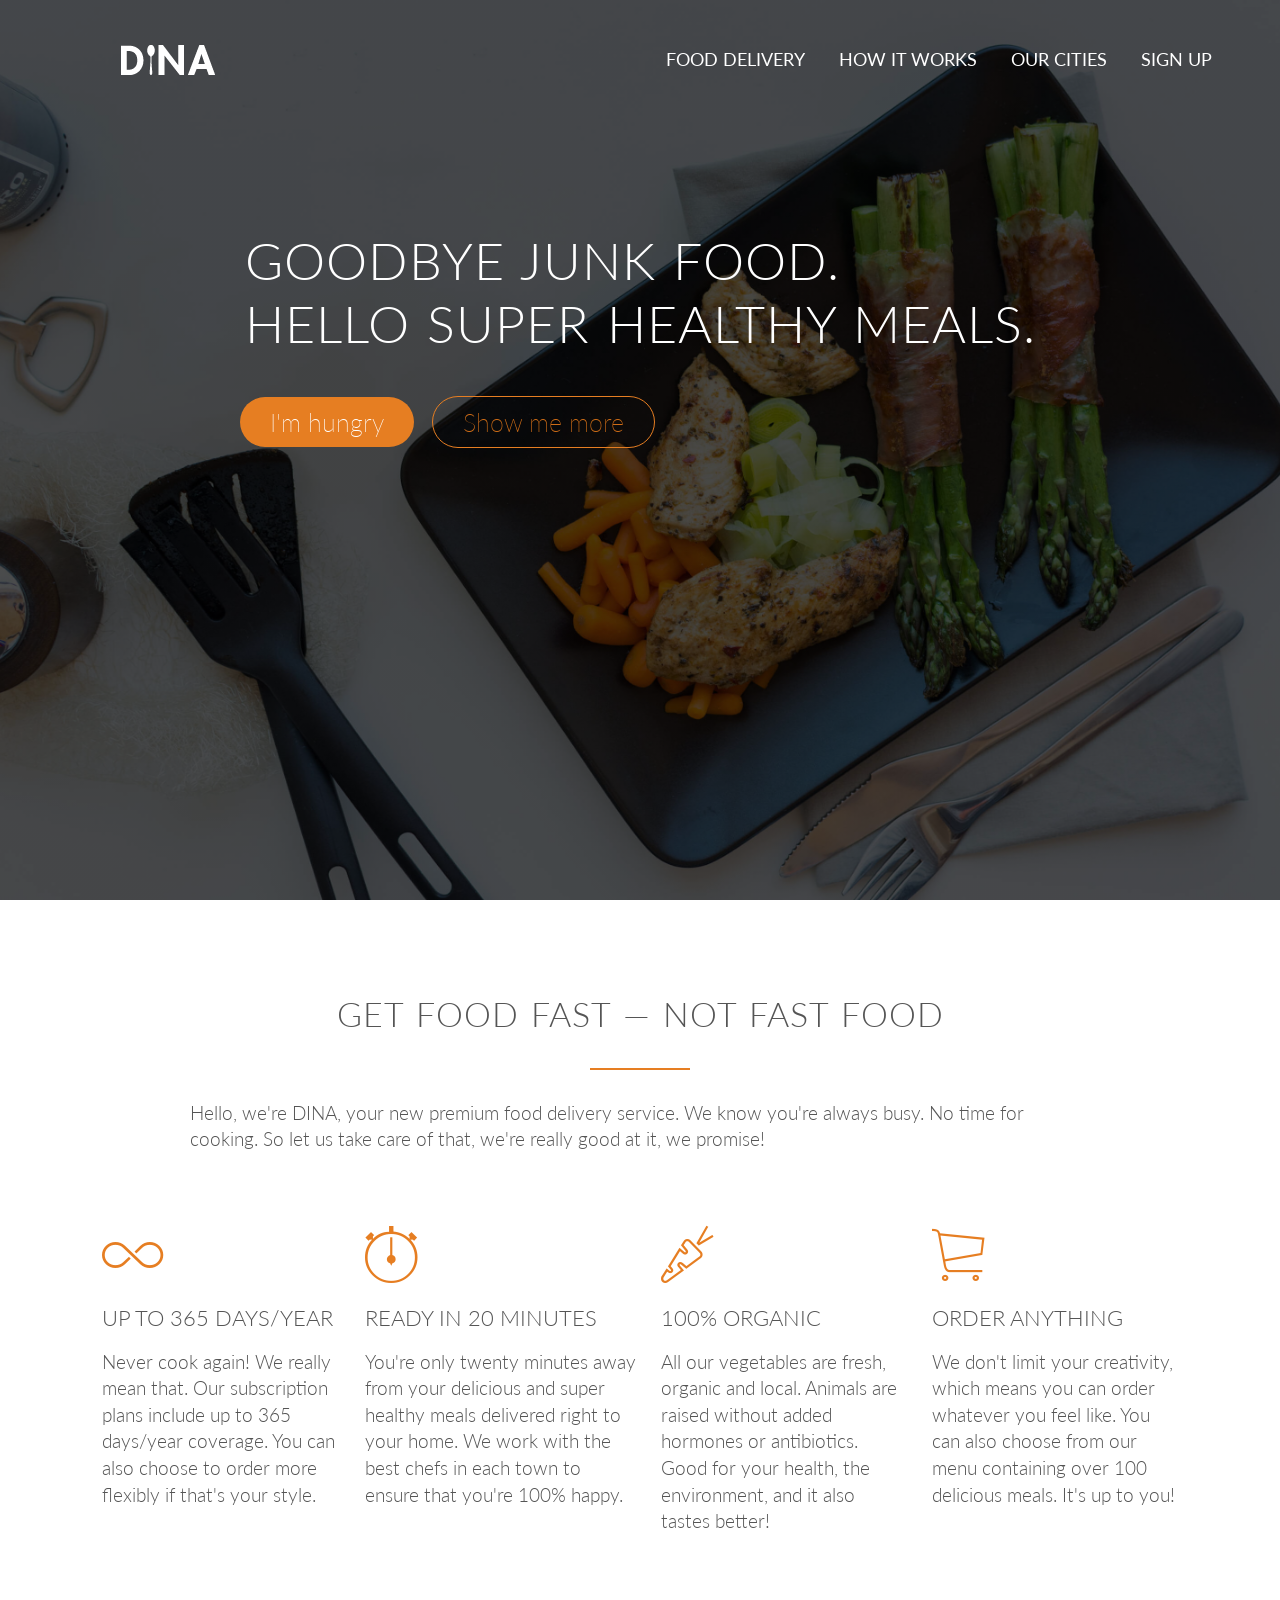
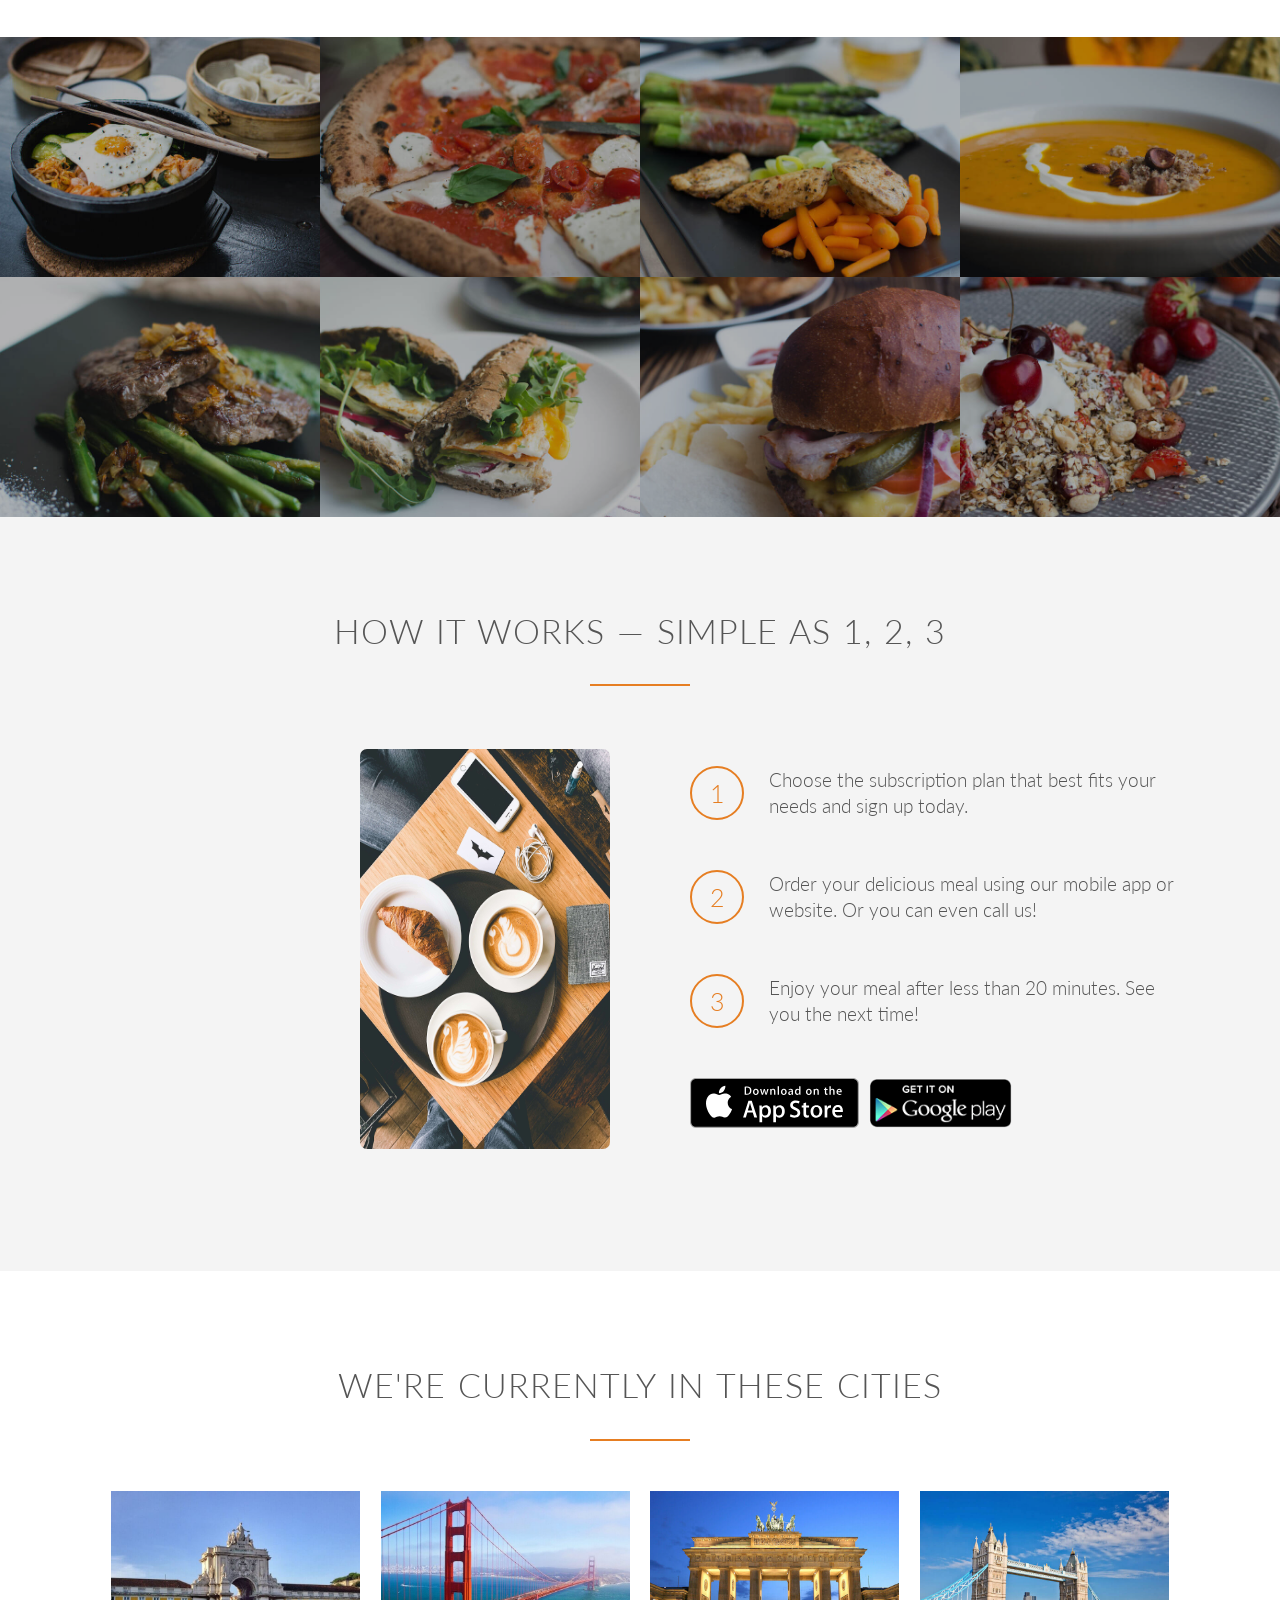
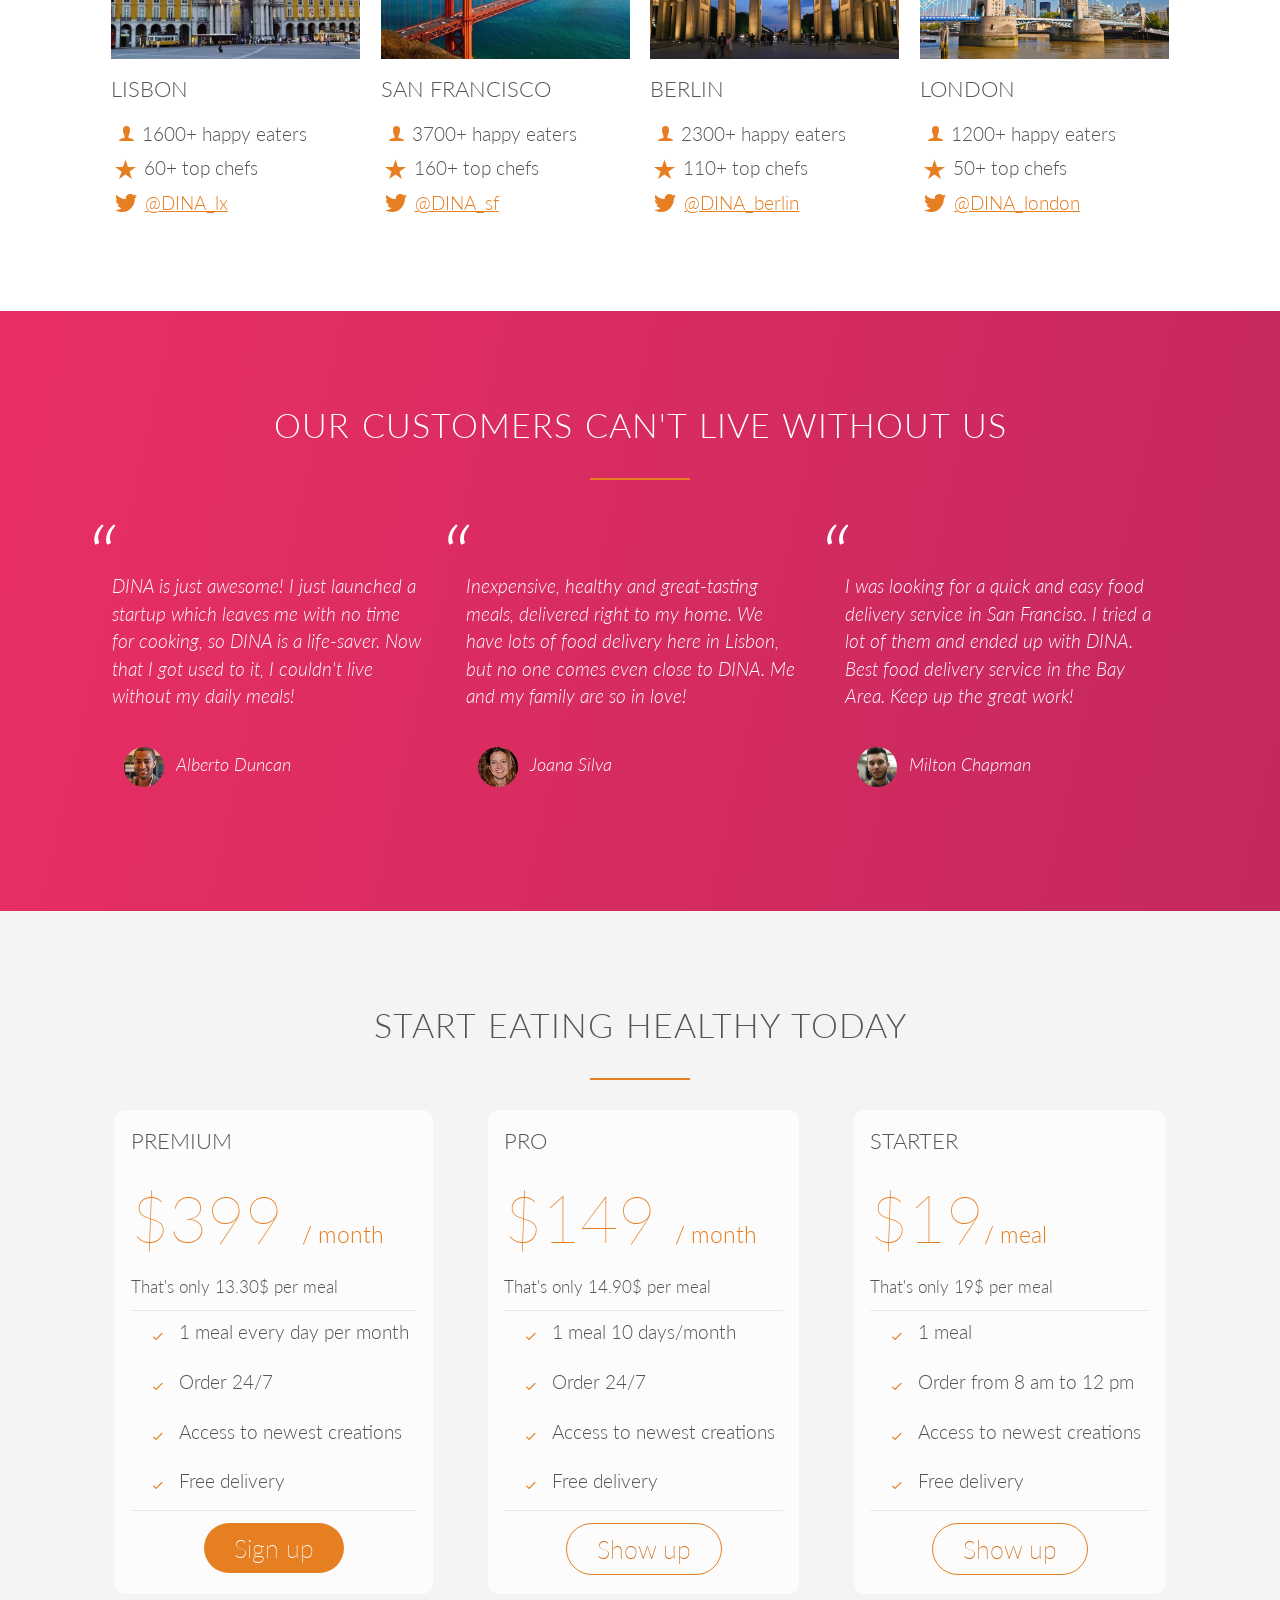
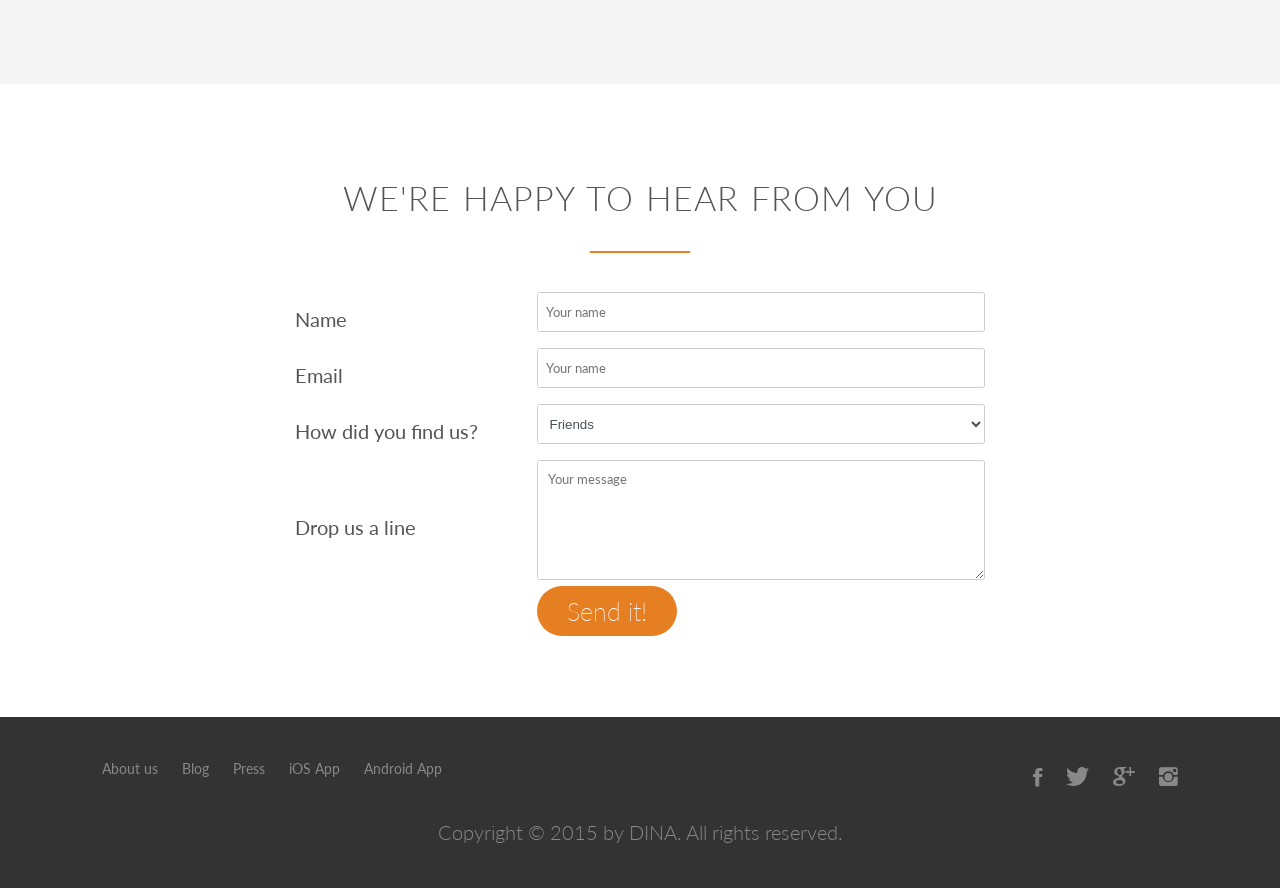
==== commit 2b81620d: "Responsiveness fixed" ====
--- a/html/index.html
+++ b/html/index.html
@@ -8,19 +8,19 @@
     <link rel="stylesheet" href="/css/styles.css">
     <link rel="stylesheet" href="/css/ionicons.min.css">
     <link href='http://fonts.googleapis.com/css?family=Lato:100,300,400,300italic' rel='stylesheet' type='text/css'>
-    <title>Omnifood</title>
+    <title>DINA</title>
 </head>
 
 <body>
     <!-- Header  -->
     <header class="header">
         <nav class="topbar">
-            <img class="logo" src="/images/logo-white.png" alt="Omnifood-Logo">
+            <img class="logo" src="/images/logo-dina-white-1.png" alt="DINA-Logo">
             <ul class="navigation">
-                <li class="navigation__item">FOOD DELIVERY</li>
-                <li class="navigation__item">HOW IT WORKS</li>
-                <li class="navigation__item">OUR CITIES</li>
-                <li class="navigation__item">SIGN UP</li>
+                <li class="navigation__item"><a href="#Delivery">FOOD DELIVERY</a></li>
+                <li class="navigation__item"><a href="#how-it-works">HOW IT WORKS</a></li>
+                <li class="navigation__item"><a href="#cities">OUR CITIES</a></li>
+                <li class="navigation__item"><a href="#pricing">SIGN UP</a></li>
             </ul>
         </nav>
         <div class="header__content">
@@ -36,11 +36,11 @@
     </header>
 
     <!-- Feartures Section  -->
-    <section class="features-section white-section">
+    <section class="features-section white-section" id="Delivery">
         <div class="features-content">
             <h2>GET FOOD FAST — NOT FAST FOOD
             </h2>
-            <p>Hello, we're Omnifood, your new premium food delivery service. We
+            <p>Hello, we're DINA, your new premium food delivery service. We
                 know you're always busy. No time
                 for cooking. So let us take care of that, we're really good at it, we promise!
             </p>
@@ -81,25 +81,41 @@
     </section>
 
     <!-- image section  -->
-    <section class="gallery">
-        <img class="gallery__img" src="/images/1.jpg" alt="image-1">
-        <img class="gallery__img" src="/images/2.jpg" alt="image-2">
-        <img class="gallery__img" src="/images/3.jpg" alt="image-3">
-        <img class="gallery__img" src="/images/4.jpg" alt="image-4">
-        <img class="gallery__img" src="/images/5.jpg" alt="image-5">
-        <img class="gallery__img" src="/images/6.jpg" alt="image-6">
-        <img class="gallery__img" src="/images/7.jpg" alt="image-7">
-        <img class="gallery__img" src="/images/8.jpg" alt="image-8">
+    <section class="gallery clearfix">
+        <div class="gallery__div">
+            <img class="gallery__img" src="/images/1.jpg" alt="image-1">
+        </div>
+        <div class="gallery__div">
+            <img class="gallery__img" src="/images/2.jpg" alt="image-2">
+        </div>
+        <div class="gallery__div">
+            <img class="gallery__img" src="/images/3.jpg" alt="image-3">
+        </div>
+        <div class="gallery__div">
+            <img class="gallery__img" src="/images/4.jpg" alt="image-4">
+        </div>
+        <div class="gallery__div">
+            <img class="gallery__img" src="/images/5.jpg" alt="image-5">
+        </div>
+        <div class="gallery__div">
+            <img class="gallery__img" src="/images/6.jpg" alt="image-6">
+        </div>
+        <div class="gallery__div">
+            <img class="gallery__img" src="/images/7.jpg" alt="image-7">
+        </div>
+        <div class="gallery__div">
+            <img class="gallery__img" src="/images/8.jpg" alt="image-8">
+        </div>
     </section>
 
     <!-- howItWorks section  -->
-    <section class="how-it-works-section grey-section">
+    <section class="how-it-works-section grey-section" id="how-it-works">
         <h2>HOW IT WORKS — SIMPLE AS 1, 2, 3
         </h2>
 
         <div class="parent-box">
 
-            <img class="parent-box__img" src="/images/app-iPhone.png" alt="Mobile-image">
+            <img class="parent-box__img" src="/images/tst.jpg" alt="Mobile-image">
 
             <div class="child-box">
                 <div class="child-box__item">
@@ -144,8 +160,8 @@
         </div>
     </section>
 
-    <!-- howItWorks section  -->
-    <section class="cities-section white-section">
+    <!-- Cities section  -->
+    <section class="cities-section white-section" id="cities">
         <h2>WE'RE CURRENTLY IN THESE CITIES
         </h2>
 
@@ -173,7 +189,7 @@
                 <div class="cities-child__content">
                     <div><i class="ion-social-twitter icon-small"></i></div>
                     <div>
-                        <p><a href="#">@omnifood_lx</a></p>
+                        <p><a href="#">@DINA_lx</a></p>
                     </div>
                 </div>
             </div>
@@ -199,7 +215,7 @@
                 <div class="cities-child__content">
                     <div><i class="ion-social-twitter icon-small"></i></div>
                     <div>
-                        <p><a href="#">@omnifood_sf</a></p>
+                        <p><a href="#">@DINA_sf</a></p>
                     </div>
                 </div>
             </div>
@@ -226,7 +242,7 @@
                 <div class="cities-child__content">
                     <div><i class="ion-social-twitter icon-small"></i></div>
                     <div>
-                        <p><a href="#">@omnifood_berlin</a></p>
+                        <p><a href="#">@DINA_berlin</a></p>
                     </div>
                 </div>
             </div>
@@ -253,7 +269,7 @@
                 <div class="cities-child__content">
                     <div><i class="ion-social-twitter icon-small"></i></div>
                     <div>
-                        <p><a href="#">@omnifood_london</a></p>
+                        <p><a href="#">@DINA_london</a></p>
                     </div>
                 </div>
             </div>
@@ -268,8 +284,8 @@
 
         <div class="testimonials-parent">
             <blockquote class="testimonials-parent__item">
-                Omnifood is just awesome! I just launched a startup which leaves me with no time for cooking, so
-                Omnifood is
+                DINA is just awesome! I just launched a startup which leaves me with no time for cooking, so
+                DINA is
                 a life-saver. Now that I got used to it, I couldn't live without my daily meals!
                 <cite class="testimonials-parent__cite"><img class="testimonials-parent__img"
                         src="/images/customer-1.jpg" alt="Customer 1 photo">Alberto
@@ -278,14 +294,14 @@
             <blockquote class="testimonials-parent__item">
                 Inexpensive, healthy and great-tasting meals, delivered right to my home. We have lots of food delivery
                 here
-                in Lisbon, but no one comes even close to Omifood. Me and my family are so in love!
+                in Lisbon, but no one comes even close to DINA. Me and my family are so in love!
                 <cite class="testimonials-parent__cite"><img class="testimonials-parent__img"
                         src="/images/customer-2.jpg" alt="Customer 2 photo">Joana Silva</cite>
             </blockquote>
             <blockquote class="testimonials-parent__item">
                 I was looking for a quick and easy food delivery service in San Franciso. I tried a lot of them and
                 ended up
-                with Omnifood. Best food delivery service in the Bay Area. Keep up the great work!
+                with DINA. Best food delivery service in the Bay Area. Keep up the great work!
                 <cite class="testimonials-parent__cite"><img class="testimonials-parent__img"
                         src="/images/customer-3.jpg" alt="Customer 3 photo">Milton Chapman</cite>
             </blockquote>
@@ -293,7 +309,7 @@
     </section>
 
     <!-- Pricing Section  -->
-    <section class="Pricing-section grey-section">
+    <section class="Pricing-section grey-section" id="pricing">
 
         <h2>START EATING HEALTHY TODAY
         </h2>
@@ -302,7 +318,7 @@
             <!-- Premium Pricing -->
             <div class="Pricing-child">
                 <h3>PREMIUM</h3>
-                <p class="Pricing-child__price">$39 <span>/ month</span></p>
+                <p class="Pricing-child__price">$399 <span>/ month</span></p>
                 <p class="Pricing-child__only">That's only 13.30$ per meal</p>
                 <div class="Pricing-innerbox">
                     <div class="Pricing-innerbox__item">
@@ -332,14 +348,14 @@
                         </div>
                     </div>
                 </div>
-                <button class="btn btn__small Pricing-parent__button">I'm hungry</button>
+                <button class="btn btn__small Pricing-parent__button">Sign up</button>
 
             </div>
 
             <!-- Pro Pricing -->
             <div class="Pricing-child">
                 <h3>PRO</h3>
-                <p class="Pricing-child__price">$39 <span>/ month</span></p>
+                <p class="Pricing-child__price">$149 <span>/ month</span></p>
                 <p class="Pricing-child__only">That's only 14.90$ per meal</p>
                 <div class="Pricing-innerbox">
                     <div class="Pricing-innerbox__item">
@@ -369,7 +385,7 @@
                         </div>
                     </div>
                 </div>
-                <button class="btn btn__big Pricing-parent__button">Show me more</button>
+                <button class="btn btn__big Pricing-parent__button">Show up</button>
             </div>
 
             <!-- Starter Pricing -->
@@ -406,7 +422,7 @@
                         </div>
                     </div>
                 </div>
-                <button class="btn btn__big Pricing-parent__button">Show me more</button>
+                <button class="btn btn__big Pricing-parent__button">Show up</button>
             </div>
         </div>
     </section>
@@ -431,13 +447,6 @@
                     <option value="Advertisement">Advertisement</option>
                     <option value="other">other</option>
                 </select>
-            </div>
-            <div class="contact-form__item checkbox-div">
-                <p>Newsletter</p>
-                <div class="checkbox-div__item">
-                    <input class="checkbox-div__input" type="checkbox" checked>
-                    <label class="checkbox-div__text">Yes, please</label>
-                </div>
             </div>
             <div class="contact-form__item">
                 <p>Drop us a line</p>
@@ -466,7 +475,7 @@
             </ul>
         </footer>
         <p class="footer__description">
-            Copyright &copy; 2015 by Omnifood. All rights reserved.
+            Copyright &copy; 2015 by DINA. All rights reserved.
         </p>
     </section>
 </body>
--- a/css/styles.css
+++ b/css/styles.css
@@ -20,6 +20,7 @@
 *,
 *::before,
 *::after {
+  scroll-behavior: smooth;
   box-sizing: inherit; }
 
 html {
@@ -60,7 +61,7 @@
 
 h1 {
   margin-bottom: 2.2rem;
-  font-size: 4.8rem;
+  font-size: 5.2rem;
   word-spacing: 0.2rem;
   letter-spacing: 0.1rem;
   line-height: 1.2; }
@@ -113,7 +114,7 @@
 /************/
 .btn {
   font-weight: 200;
-  font-size: 21px;
+  font-size: 25px;
   border-radius: 200px;
   padding: 10px 30px; }
   .btn__small {
@@ -133,6 +134,14 @@
       color: white;
       cursor: pointer; }
 
+@media (max-width: 700px) {
+  .big {
+    margin-left: 7px; }
+  .btn {
+    font-size: 15px;
+    border-radius: 200px;
+    padding: 9px 24px; } }
+
 /**************************/
 /***Global Styling***/
 /************/
@@ -158,6 +167,16 @@
     .grey-section {
       padding: 3rem; } }
 
+.clearfix {
+  zoom: 1; }
+
+.clearfix:after {
+  content: ".";
+  display: block;
+  clear: both;
+  height: 0;
+  visibility: hidden; }
+
 /**************************/
 /***Header***/
 /************/
@@ -171,11 +190,17 @@
   .header__content {
     display: flex;
     flex-direction: column;
-    margin-left: 11.4rem;
-    margin-top: 7rem; }
+    justify-content: center;
+    align-items: center;
+    max-width: 80rem;
+    margin-top: 11rem;
+    margin: 11rem auto 0rem auto; }
     @media only screen and (max-width: 37.5em) {
       .header__content {
         margin-left: 4.4rem; } }
+  .header__btn {
+    margin-top: 2rem;
+    align-self: flex-start; }
 
 /**************************/
 /***Navigation***/
@@ -184,12 +209,13 @@
   display: flex;
   justify-content: space-between;
   align-items: center;
-  padding: 3rem; }
+  padding: 3rem;
+  max-width: 140rem;
+  margin: auto; }
 
 .logo {
   width: 9.5rem;
-  height: 9.5rem;
-  margin-left: 7rem; }
+  margin-left: 9rem; }
   @media only screen and (max-width: 37.5em) {
     .logo {
       margin-left: 1.2rem; } }
@@ -201,8 +227,12 @@
   align-items: center;
   margin-right: 2.1rem; }
   .navigation__item {
-    font-size: 1.5rem;
-    padding: 1.5rem; }
+    cursor: pointer;
+    font-size: 1.8rem;
+    padding: 1.7rem; }
+    .navigation__item a {
+      text-decoration: none;
+      color: white; }
   @media only screen and (max-width: 62.5em) {
     .navigation {
       display: none; } }
@@ -219,6 +249,8 @@
       margin-bottom: 2rem; } }
 
 .features {
+  max-width: 120rem;
+  margin: auto;
   display: flex; }
   @media only screen and (max-width: 50em) {
     .features {
@@ -233,10 +265,24 @@
 /***Image Section***/
 /************/
 .gallery {
-  display: flex;
-  flex-wrap: wrap; }
+  width: 100%; }
+  .gallery__div {
+    display: flex;
+    float: left;
+    width: 25%;
+    margin: 0;
+    overflow: hidden;
+    background-color: #000; }
   .gallery__img {
-    width: 25%; }
+    display: block;
+    width: 100%;
+    opacity: 0.7;
+    height: auto;
+    transform: scale(1.15);
+    transition: transform 0.5s, opacity 0.5s; }
+    .gallery__img:hover {
+      opacity: 1;
+      transform: scale(1.03); }
 
 /****************/
 /***How It works***/
@@ -248,10 +294,14 @@
   @media only screen and (max-width: 37.5em) {
     .parent-box {
       flex-direction: column; } }
+  @media only screen and (min-width: 1500px) {
+    .parent-box {
+      justify-content: center; } }
   .parent-box__img {
-    width: 20rem;
-    height: 42rem;
-    margin-right: 8rem; }
+    width: 25rem;
+    height: 40rem;
+    margin-right: 8rem;
+    border-radius: 7px; }
     @media only screen and (max-width: 37.5em) {
       .parent-box__img {
         margin-right: 0rem; } }
@@ -285,6 +335,8 @@
 /***Cities Section***/
 /************/
 .cities-parent {
+  max-width: 120rem;
+  margin: auto;
   display: flex;
   justify-content: space-evenly;
   margin-top: 5rem; }
@@ -301,7 +353,7 @@
     @media only screen and (max-width: 50em) {
       .cities-parent img {
         width: 90vw;
-        height: 90vh; } }
+        height: 60vh; } }
 
 .cities-child__content {
   display: flex;
@@ -334,16 +386,22 @@
   background-image: linear-gradient(rgba(0, 0, 0, 0.8), rgba(0, 0, 0, 0.8)), url(/images/back-customers.jpg);
   background-size: cover;
   background-attachment: fixed; }
+  @media only screen and (max-width: 62.5em) {
+    .Testimonials-section {
+      padding: 4rem; } }
+  @media only screen and (max-width: 56.25em) {
+    .Testimonials-section {
+      padding: 2rem; } }
   .Testimonials-section h2 {
     color: white; }
 
 .testimonials-parent {
-  display: flex;
-  margin: 1rem; }
+  max-width: 120rem;
+  margin: auto;
+  display: flex; }
   @media only screen and (max-width: 50em) {
     .testimonials-parent {
-      flex-direction: column;
-      padding: 2rem; } }
+      flex-direction: column; } }
   .testimonials-parent__item {
     padding: 2%;
     font-style: italic;
@@ -372,6 +430,8 @@
 /***Pricing section***/
 /************/
 .Pricing-parent {
+  max-width: 105rem;
+  margin: auto;
   display: flex;
   justify-content: space-between; }
   @media only screen and (max-width: 700px) {
@@ -510,7 +570,7 @@
   padding: 30px 0px; }
 
 .footer {
-  max-width: 80%;
+  max-width: 110rem;
   margin: auto;
   display: flex;
   justify-content: space-between; }
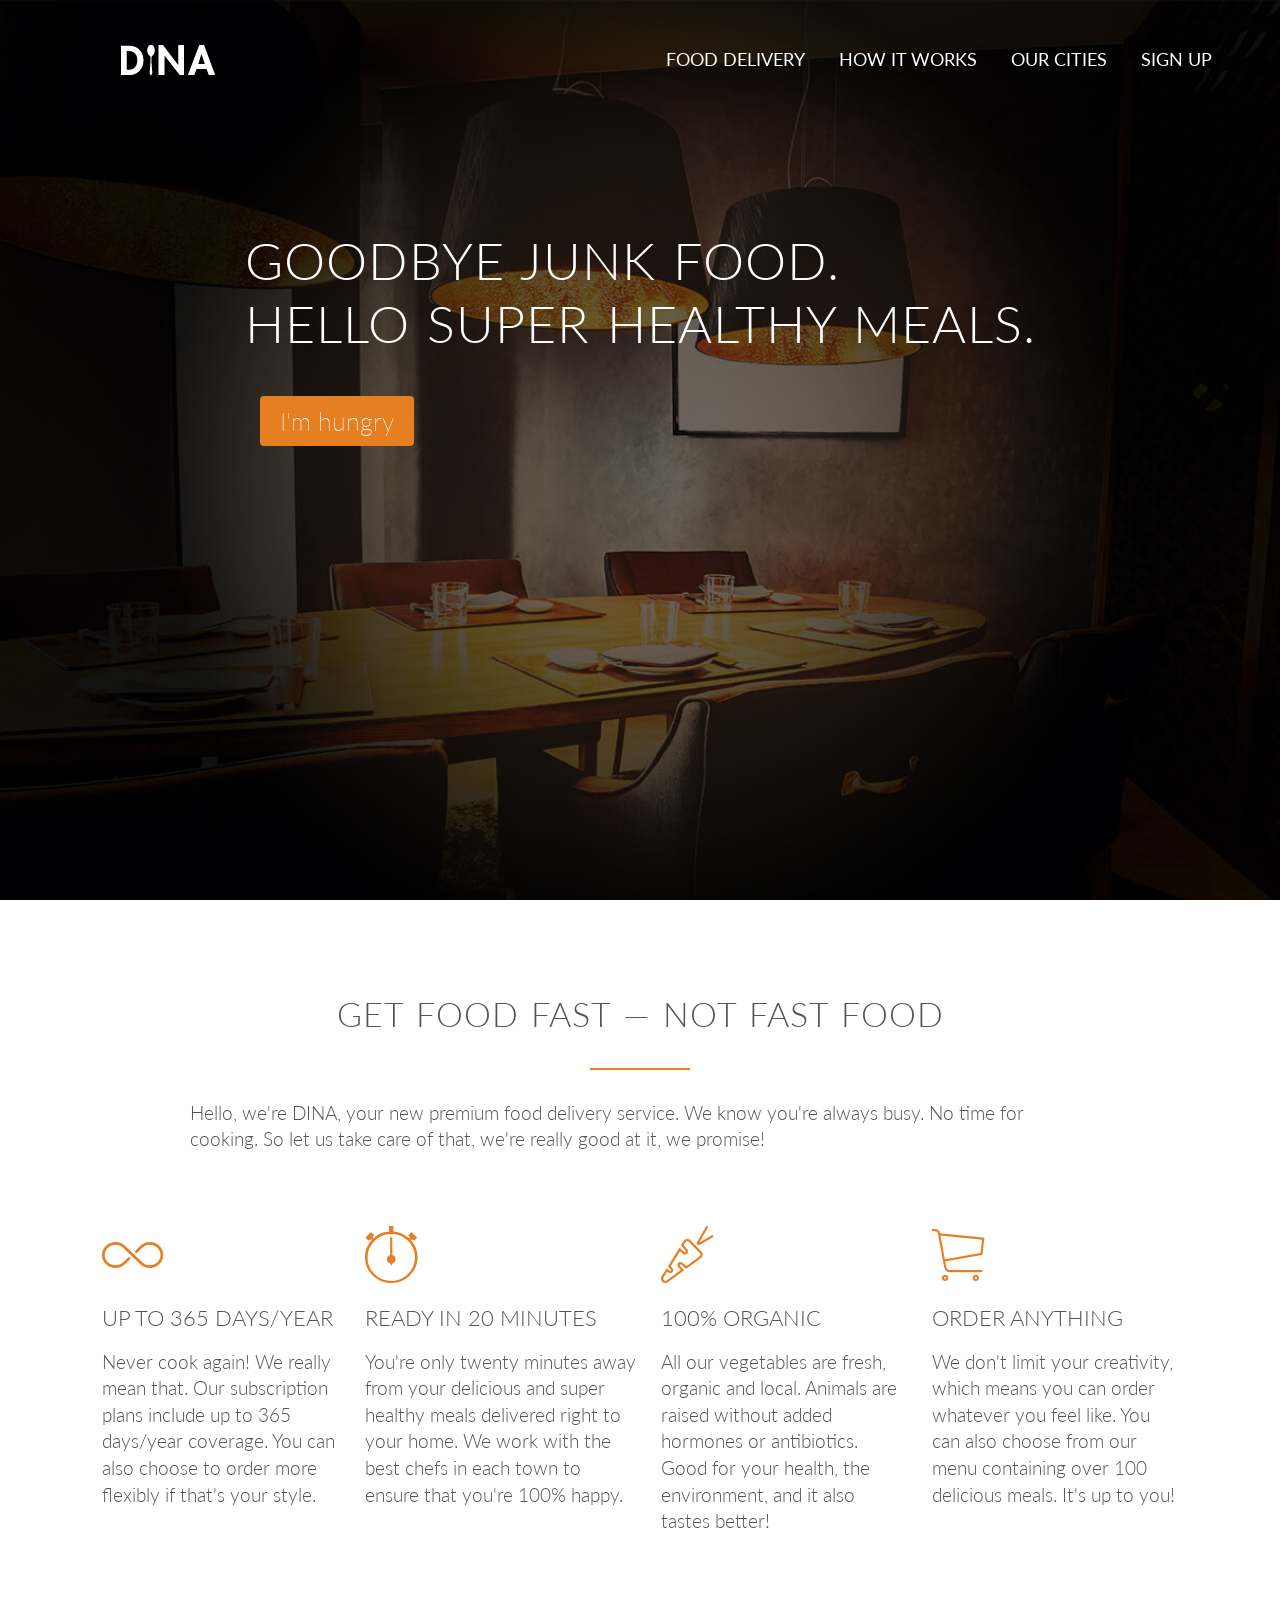
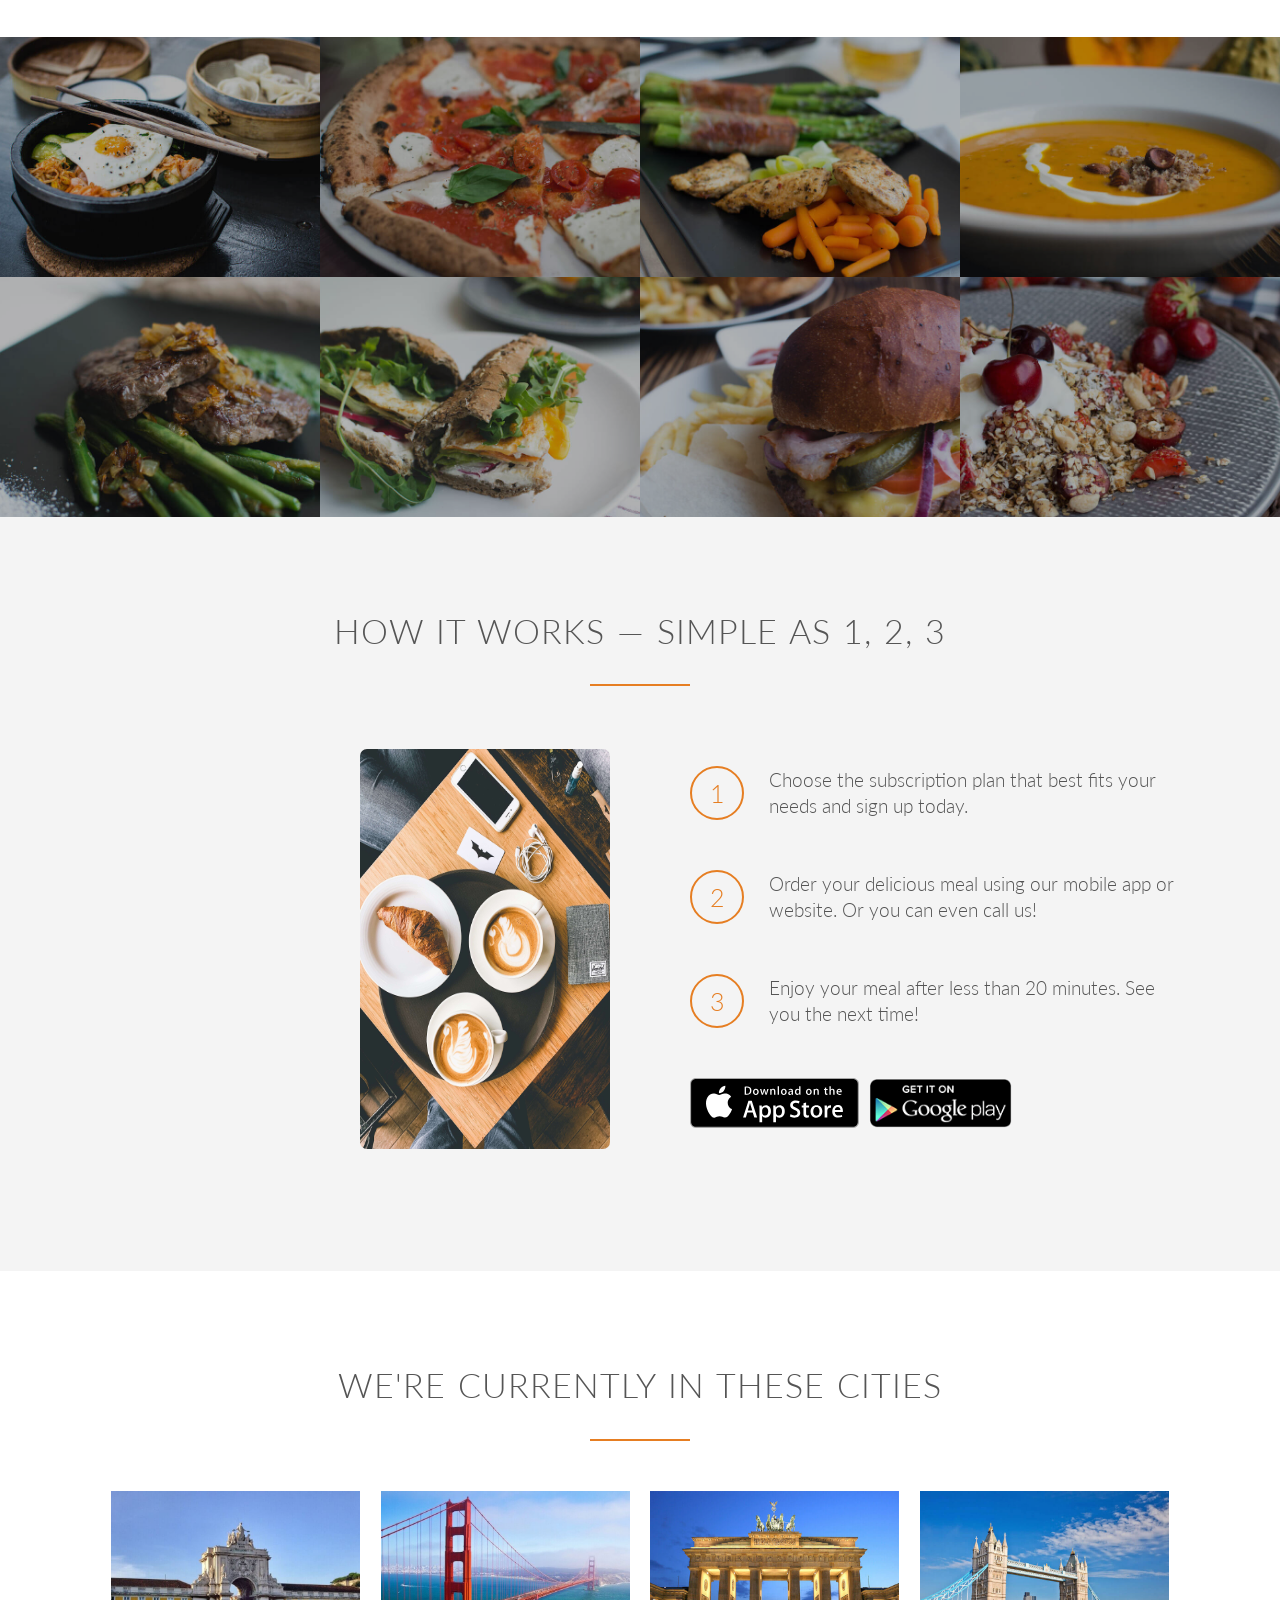
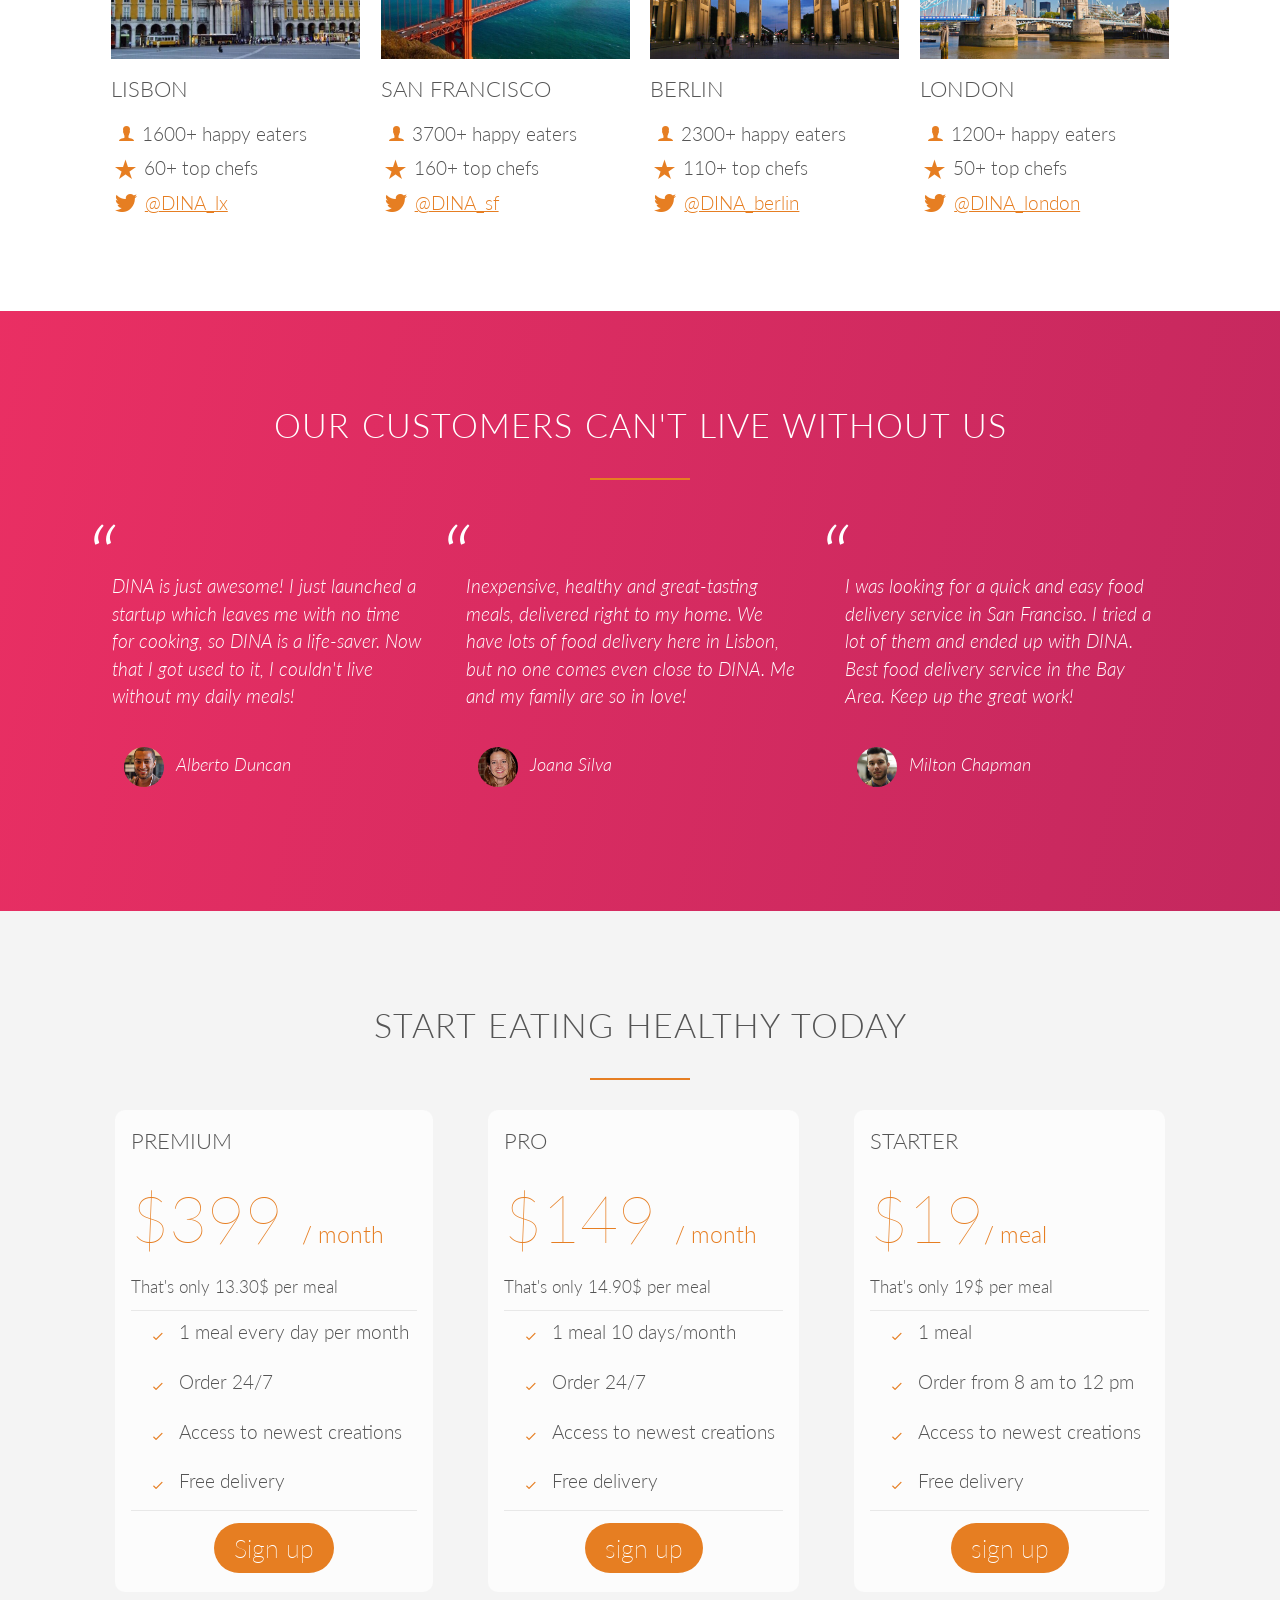
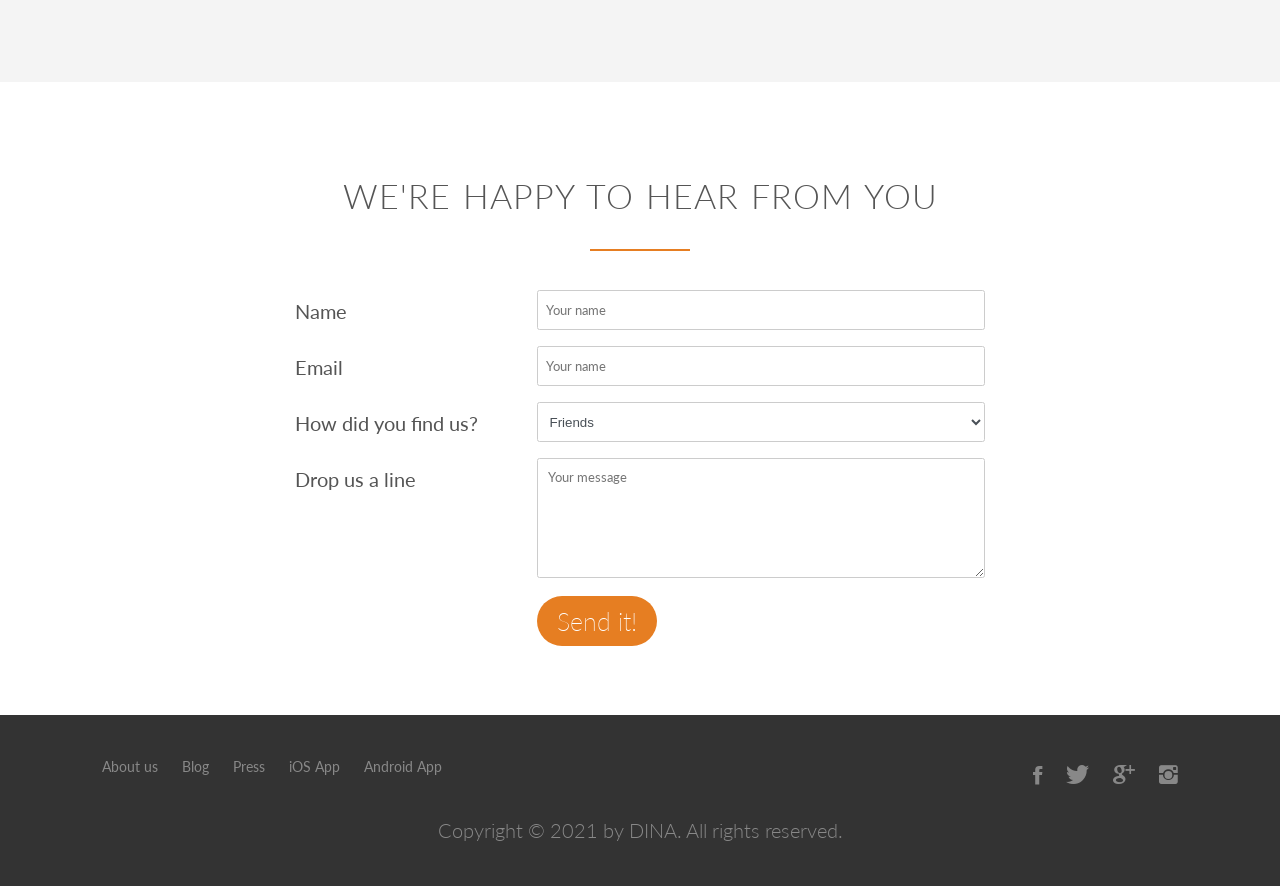
==== commit 745391b0: "header image changed" ====
--- a/html/index.html
+++ b/html/index.html
@@ -29,8 +29,8 @@
                 HELLO SUPER HEALTHY MEALS.
             </h1>
             <div class="header__btn">
-                <button class="btn btn__small">I'm hungry</button>
-                <button class="btn btn__big">Show me more</button>
+                <!-- <button class="btn btn__small"></button> -->
+                <a href="#pricing"><button class="btn btn__big">I'm hungry</button></a>
             </div>
         </div>
     </header>
@@ -385,7 +385,7 @@
                         </div>
                     </div>
                 </div>
-                <button class="btn btn__big Pricing-parent__button">Show up</button>
+                <button class="btn btn__small Pricing-parent__button">sign up</button>
             </div>
 
             <!-- Starter Pricing -->
@@ -422,7 +422,7 @@
                         </div>
                     </div>
                 </div>
-                <button class="btn btn__big Pricing-parent__button">Show up</button>
+                <button class="btn btn__small Pricing-parent__button">sign up</button>
             </div>
         </div>
     </section>
@@ -475,7 +475,7 @@
             </ul>
         </footer>
         <p class="footer__description">
-            Copyright &copy; 2015 by DINA. All rights reserved.
+            Copyright &copy; 2021 by DINA. All rights reserved.
         </p>
     </section>
 </body>
--- a/css/styles.css
+++ b/css/styles.css
@@ -115,20 +115,23 @@
 .btn {
   font-weight: 200;
   font-size: 25px;
-  border-radius: 200px;
-  padding: 10px 30px; }
+  padding: 10px 20px; }
   .btn__small {
+    border-radius: 200px;
     background-color: #e67e22;
     border: none;
-    color: #fff; }
+    color: #fff;
+    transition: all 0.3s; }
     .btn__small:hover {
       background-color: #cf6d17;
       cursor: pointer; }
   .btn__big {
-    background-color: Transparent;
-    border: 1px solid #e67e22;
-    color: #cf6d17;
-    margin-left: 15px; }
+    border-radius: 4px;
+    background-color: #e67e22;
+    border: none;
+    color: #fff;
+    margin-left: 20px;
+    transition: all 0.3s; }
     .btn__big:hover {
       background-color: #cf6d17;
       color: white;
@@ -182,7 +185,7 @@
 /************/
 .header {
   height: 100vh;
-  background-image: linear-gradient(rgba(0, 0, 0, 0.7), rgba(0, 0, 0, 0.7)), url(/images/hero.jpg);
+  background-image: url("/images/slider_1 (3).jpg");
   background-size: cover;
   background-position: center;
   height: 100vh;
@@ -510,7 +513,7 @@
   margin-bottom: 4rem; }
   .contact-form__item {
     display: flex;
-    align-items: center;
+    align-items: flex-start;
     justify-content: space-between; }
     @media only screen and (max-width: 50em) {
       .contact-form__item {
@@ -537,7 +540,7 @@
   .contact-form__btn {
     position: absolute;
     left: 35%;
-    bottom: -16%; }
+    bottom: -20%; }
 
 .checkbox-div {
   width: 53%;
